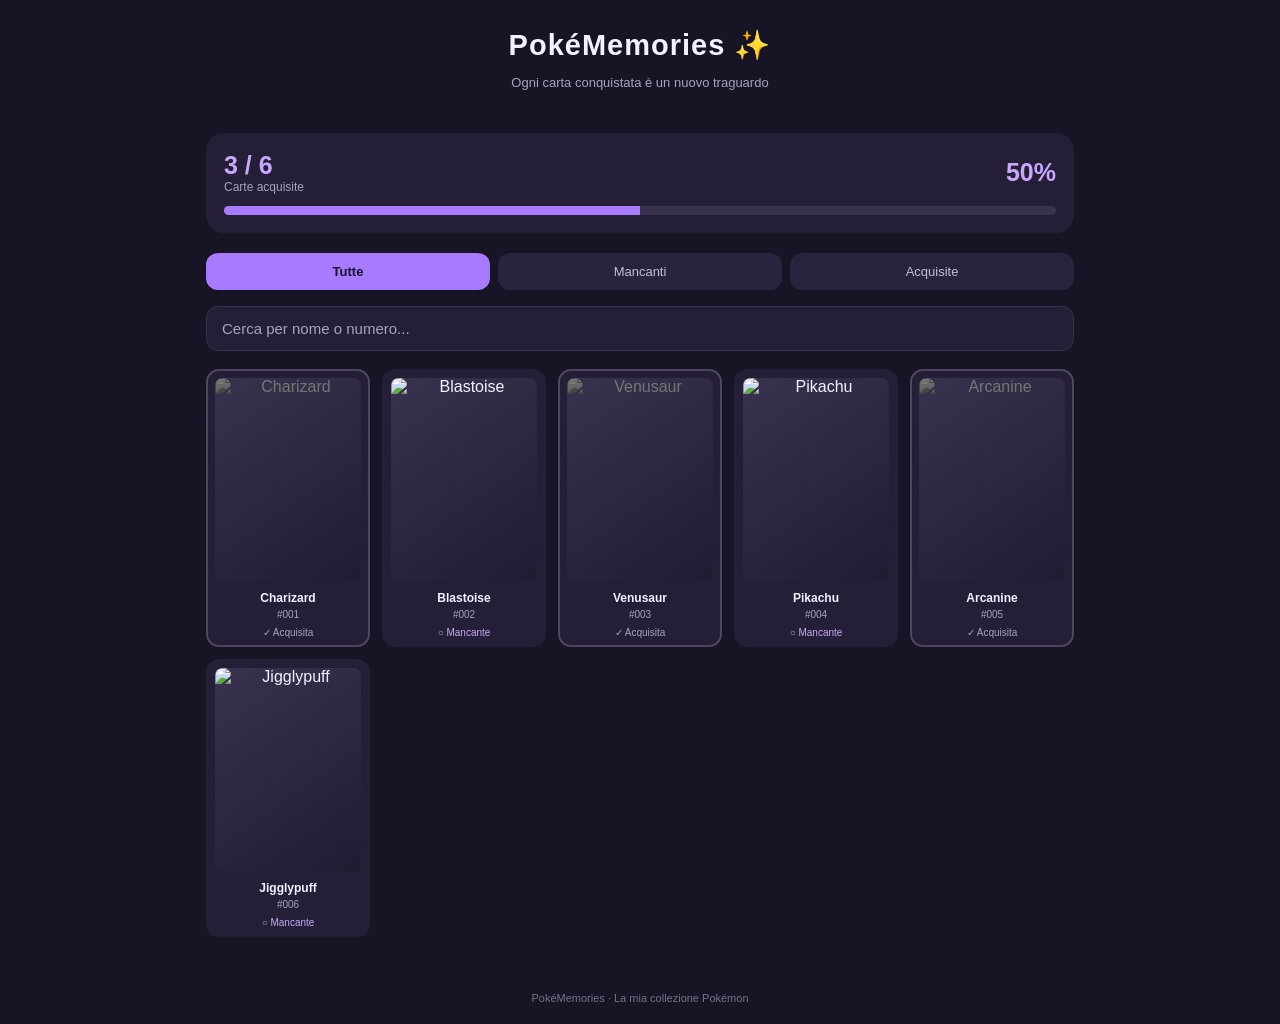
==== index.html @ ced90fc3 "Update index.html" ====
<!DOCTYPE html>
<html lang="it">
<head>
    <meta charset="UTF-8">
    <meta name="viewport" content="width=device-width, initial-scale=1">
    <meta name="theme-color" content="#171426">
    <title>PokéMemories</title>

    <style>
        * {
            box-sizing: border-box;
        }

        body {
            margin: 0;
            background: #171426;
            color: #f5f0ff;
            font-family: Arial, sans-serif;
        }

        header {
            padding: 28px 20px 18px;
            text-align: center;
        }

        header h1 {
            margin: 0;
            font-size: 29px;
            letter-spacing: 1px;
        }

        header p {
            color: #aaa1bd;
            font-size: 13px;
        }

        main {
            max-width: 900px;
            margin: auto;
            padding: 12px 16px 35px;
        }

        .progress {
            padding: 18px;
            background: #241f36;
            border-radius: 18px;
            margin-bottom: 20px;
        }

        .progress-info {
            display: flex;
            justify-content: space-between;
            align-items: center;
            margin-bottom: 12px;
        }

        .progress-info strong {
            font-size: 25px;
            color: #c9a7ff;
        }

        .bar {
            height: 9px;
            background: #39324e;
            border-radius: 20px;
            overflow: hidden;
        }

        .bar-fill {
            height: 100%;
            width: 0;
            background: #a77aff;
            transition: width .25s;
        }

        .filters {
            display: flex;
            gap: 8px;
            margin-bottom: 16px;
        }

        button {
            cursor: pointer;
        }

        .filters button {
            flex: 1;
            border: 0;
            border-radius: 12px;
            padding: 11px 5px;
            background: #29233d;
            color: #c5bdd5;
            font-size: 13px;
        }

        .filters button.active {
            background: #a77aff;
            color: #171426;
            font-weight: bold;
        }

        .search {
            width: 100%;
            padding: 13px 15px;
            margin-bottom: 18px;
            border: 1px solid #39324e;
            border-radius: 12px;
            background: #241f36;
            color: white;
            font-size: 15px;
            outline: none;
        }

        .search::placeholder {
            color: #aaa1bd;
        }

        .grid {
            display: grid;
            grid-template-columns: repeat(3, minmax(0, 1fr));
            gap: 12px;
        }

        .card {
            min-width: 0;
            border: 2px solid transparent;
            border-radius: 13px;
            background: #241f36;
            padding: 7px;
            text-align: center;
            cursor: pointer;
            transition: border-color .2s, transform .2s;
        }

        .card:active {
            transform: scale(.97);
        }

        .card.owned {
            border-color: #51465e;
        }

        .card-image {
            width: 100%;
            aspect-ratio: 63 / 88;
            border-radius: 8px;
            background: linear-gradient(145deg, #39324e, #211b32);
            display: flex;
            justify-content: center;
            align-items: center;
            overflow: hidden;
        }

        .card-image img {
            width: 100%;
            height: 100%;
            object-fit: contain;
            transition: filter .25s;
        }

        .card.owned .card-image img {
            filter: grayscale(1) brightness(.48);
        }

        .card-name {
            font-size: 12px;
            font-weight: bold;
            margin-top: 9px;
            overflow-wrap: anywhere;
        }

        .card-number {
            font-size: 10px;
            color: #aaa1bd;
            margin-top: 4px;
        }

        .card-status {
            font-size: 10px;
            margin-top: 7px;
            color: #c9a7ff;
        }

        .card.owned .card-status {
            color: #aaa1bd;
        }

        .empty {
            grid-column: 1 / -1;
            text-align: center;
            color: #aaa1bd;
            padding: 35px 10px;
        }

        footer {
            text-align: center;
            color: #777087;
            font-size: 11px;
            padding: 20px;
        }

        /* ANTEPRIMA */

        .modal {
            position: fixed;
            inset: 0;
            z-index: 10;
            background: rgba(10, 8, 17, .96);
            display: none;
            flex-direction: column;
            align-items: center;
            justify-content: center;
            padding: 20px;
            padding-top: max(20px, env(safe-area-inset-top));
            padding-bottom: max(20px, env(safe-area-inset-bottom));
        }

        .modal.open {
            display: flex;
        }

        .modal-close {
            position: absolute;
            top: max(18px, env(safe-area-inset-top));
            right: 20px;
            width: 42px;
            height: 42px;
            border: 0;
            border-radius: 50%;
            background: #39324e;
            color: white;
            font-size: 25px;
        }

        .modal-content {
            display: flex;
            align-items: center;
            justify-content: center;
            gap: 12px;
            width: 100%;
            max-width: 520px;
        }

        .modal-arrow {
            flex-shrink: 0;
            width: 38px;
            height: 48px;
            border: 0;
            border-radius: 12px;
            background: #29233d;
            color: white;
            font-size: 24px;
        }

        .modal-image {
            max-width: min(65vw, 350px);
            max-height: 56vh;
            width: auto;
            height: auto;
            object-fit: contain;
            border-radius: 12px;
        }

        .modal-image.owned {
            filter: grayscale(1) brightness(.48);
        }

        .modal-details {
            display: flex;
            flex-direction: column;
            align-items: center;
            text-align: center;
            margin-top: 18px;
        }

        .modal-details h2 {
            font-size: 19px;
            margin: 0 0 6px;
        }

        .modal-details p {
            font-size: 13px;
            color: #aaa1bd;
            margin: 0 0 15px;
        }
      
        .modal-status {
            border: 0;
            border-radius: 12px;
            padding: 13px 24px;
            background: #a77aff;
            color: #171426;
            font-size: 14px;
            font-weight: bold;
        }

        .modal-status.owned {
            background: #39324e;
            color: #f5f0ff;
        }

        .modal-eye {
            margin-bottom: 12px;
            padding: 10px 18px;
            border: 1px solid #51465e;
            border-radius: 12px;
            background: #29233d;
            color: #f5f0ff;
            font-size: 13px;
            visibility: hidden;
        }

        .modal-eye:active {
            background: #51465e;
        }

        .modal-eye.visible {
            visibility: visible;
        }

        @media (min-width: 650px) {
            .grid {
                grid-template-columns: repeat(5, minmax(0, 1fr));
            }

            .modal-image {
                max-height: 65vh;
            }
        }
    </style>
</head>

<body>

<header>
    <h1>PokéMemories ✨</h1>
    <p>Ogni carta conquistata è un nuovo traguardo</p>
</header>

<main>
    <section class="progress">
        <div class="progress-info">
            <div>
                <strong id="count">0 / 6</strong>
                <div style="color:#aaa1bd;font-size:12px">
                    Carte acquisite
                </div>
            </div>
            <strong id="percentage">0%</strong>
        </div>

        <div class="bar">
            <div class="bar-fill" id="bar"></div>
        </div>
    </section>

    <div class="filters">
        <button class="active" data-filter="all">Tutte</button>
        <button data-filter="missing">Mancanti</button>
        <button data-filter="owned">Acquisite</button>
    </div>

    <input
        class="search"
        id="search"
        type="search"
        placeholder="Cerca per nome o numero..."
    >

    <section class="grid" id="grid"></section>
</main>

<footer>
    PokéMemories · La mia collezione Pokémon
</footer>

<!-- ANTEPRIMA A TUTTO SCHERMO -->

<div class="modal" id="modal">
    <button class="modal-close" id="closeModal">×</button>

    <div class="modal-content">
        <button class="modal-arrow" id="previousCard">‹</button>

        <img class="modal-image" id="modalImage" src="" alt="Carta Pokémon">

        <button class="modal-arrow" id="nextCard">›</button>
    </div>

    <div class="modal-details">
        <h2 id="modalName"></h2>
        <p id="modalNumber"></p>

        <button class="modal-eye" id="toggleVisibility">
            👁 Mostra a colori
        </button>

        <button class="modal-status" id="toggleStatus"></button>
    </div>
</div>


<script>
    const STORAGE_KEY = "poke-memories-owned";

    const defaultOwned = [1, 3, 5];

    let cards = [];
    let owned = [];
    let currentFilter = "all";
    let currentCardId = null;
    let revealCard = false;

    const grid = document.getElementById("grid");
    const search = document.getElementById("search");
    const modal = document.getElementById("modal");

    try {
        const saved = localStorage.getItem(STORAGE_KEY);

        owned = saved === null
            ? [...defaultOwned]
            : JSON.parse(saved);

        if (!Array.isArray(owned)) {
            owned = [...defaultOwned];
        }
    } catch {
        owned = [...defaultOwned];
    }

    function updateProgress() {
        const total = cards.length;

        const acquired = cards.filter(
            card => owned.includes(card.id)
        ).length;

        const percentage = total
            ? Math.round(acquired / total * 100)
            : 0;

        document.getElementById("count").textContent =
            `${acquired} / ${total}`;

        document.getElementById("percentage").textContent =
            `${percentage}%`;

        document.getElementById("bar").style.width =
            `${percentage}%`;
    }

    function renderCards() {
        const query = search.value.toLowerCase().trim();

        const filtered = cards.filter(card => {
            const isOwned = owned.includes(card.id);

            const matchesFilter =
                currentFilter === "all" ||
                (currentFilter === "owned" && isOwned) ||
                (currentFilter === "missing" && !isOwned);

            const matchesSearch =
                card.name.toLowerCase().includes(query) ||
                card.number.toLowerCase().includes(query);

            return matchesFilter && matchesSearch;
        });

        grid.innerHTML = "";

        if (!filtered.length) {
            grid.innerHTML =
                '<div class="empty">Nessuna carta trovata.</div>';
        }

        filtered.forEach(card => {
            const isOwned = owned.includes(card.id);

            const element = document.createElement("div");
            element.className = `card ${isOwned ? "owned" : ""}`;

            element.innerHTML = `
                <div class="card-image">
                    <img src="${card.image}" alt="${card.name}" loading="lazy">
                </div>
                <div class="card-name"></div>
                <div class="card-number"></div>
                <div class="card-status">
                    ${isOwned ? "✓ Acquisita" : "○ Mancante"}
                </div>
            `;

            element.querySelector(".card-name").textContent =
                card.name;

            element.querySelector(".card-number").textContent =
                `#${card.number}`;

            element.addEventListener("click", () => {
                openModal(card.id);
            });

            grid.appendChild(element);
        });

        updateProgress();
    }

    function saveOwned() {
        localStorage.setItem(
            STORAGE_KEY,
            JSON.stringify(owned)
        );
    }

    function toggleCard(id) {
        if (owned.includes(id)) {
            owned = owned.filter(item => item !== id);
        } else {
            owned.push(id);
        }

        revealCard = false;

        saveOwned();
        renderCards();
        updateModal();
    }

    function openModal(id) {
        currentCardId = id;
        revealCard = false;

        updateModal();

        modal.classList.add("open");
        document.body.style.overflow = "hidden";
    }

    function closeModal() {
        modal.classList.remove("open");
        document.body.style.overflow = "";

        currentCardId = null;
        revealCard = false;
    }

    function updateModal() {
        const card = cards.find(
            item => item.id === currentCardId
        );

        if (!card) {
            return;
        }

        const isOwned = owned.includes(card.id);

        if (!isOwned) {
            revealCard = false;
        }

        const image = document.getElementById("modalImage");

        image.src = card.image;
        image.alt = card.name;

        image.classList.toggle(
            "owned",
            isOwned && !revealCard
        );

        const eyeButton =
            document.getElementById("toggleVisibility");

        eyeButton.classList.toggle("visible", isOwned);

        eyeButton.textContent = revealCard
            ? "👁 Nascondi colori"
            : "👁 Mostra a colori";

        document.getElementById("modalName").textContent =
            card.name;

        document.getElementById("modalNumber").textContent =
            `Carta #${card.number}`;

        const button = document.getElementById("toggleStatus");

        button.textContent = isOwned
            ? "Rimuovi dai posseduti"
            : "Segna come acquisita";

        button.classList.toggle("owned", isOwned);
    }

    function navigateModal(direction) {
        const position = cards.findIndex(
            item => item.id === currentCardId
        );

        const nextPosition =
            (position + direction + cards.length) % cards.length;

        currentCardId = cards[nextPosition].id;
        revealCard = false;

        updateModal();
    }

    async function loadCards() {
        grid.innerHTML =
            '<div class="empty">Caricamento delle carte...</div>';

        try {
            const response = await fetch("./cards.json");

            if (!response.ok) {
                throw new Error("Impossibile caricare cards.json");
            }

            const data = await response.json();

            if (!Array.isArray(data)) {
                throw new Error("Il catalogo non è un elenco valido");
            }

            const ids = new Set();

            cards = data.map(card => {
                if (
                    card.id === undefined ||
                    !card.name ||
                    !card.number ||
                    !card.image ||
                    ids.has(card.id)
                ) {
                    throw new Error("Una o più carte hanno dati mancanti o ID duplicati");
                }

                ids.add(card.id);

                return card;
            });

            renderCards();
        } catch (error) {
            console.error(error);

            grid.innerHTML = `
                <div class="empty">
                    Non è stato possibile caricare il catalogo.
                    Controlla che cards.json sia presente
                    nella stessa cartella di index.html.
                </div>
            `;
        }
    }

    document.querySelectorAll(".filters button").forEach(button => {
        button.addEventListener("click", () => {
            currentFilter = button.dataset.filter;

            document.querySelectorAll(".filters button")
                .forEach(item => item.classList.remove("active"));

            button.classList.add("active");

            renderCards();
        });
    });

    search.addEventListener("input", renderCards);

    document.getElementById("closeModal")
        .addEventListener("click", closeModal);

    document.getElementById("previousCard")
        .addEventListener("click", () => navigateModal(-1));

    document.getElementById("nextCard")
        .addEventListener("click", () => navigateModal(1));

    document.getElementById("toggleStatus")
        .addEventListener("click", () => {
            toggleCard(currentCardId);
        });

    document.getElementById("toggleVisibility")
        .addEventListener("click", () => {
            revealCard = !revealCard;
            updateModal();
        });

    modal.addEventListener("click", event => {
        if (event.target === modal) {
            closeModal();
        }
    });

    document.addEventListener("keydown", event => {
        if (!modal.classList.contains("open")) {
            return;
        }

        if (event.key === "Escape") {
            closeModal();
        }

        if (event.key === "ArrowLeft") {
            navigateModal(-1);
        }

        if (event.key === "ArrowRight") {
            navigateModal(1);
        }
    });

    loadCards();
</script>

</body>
</html>
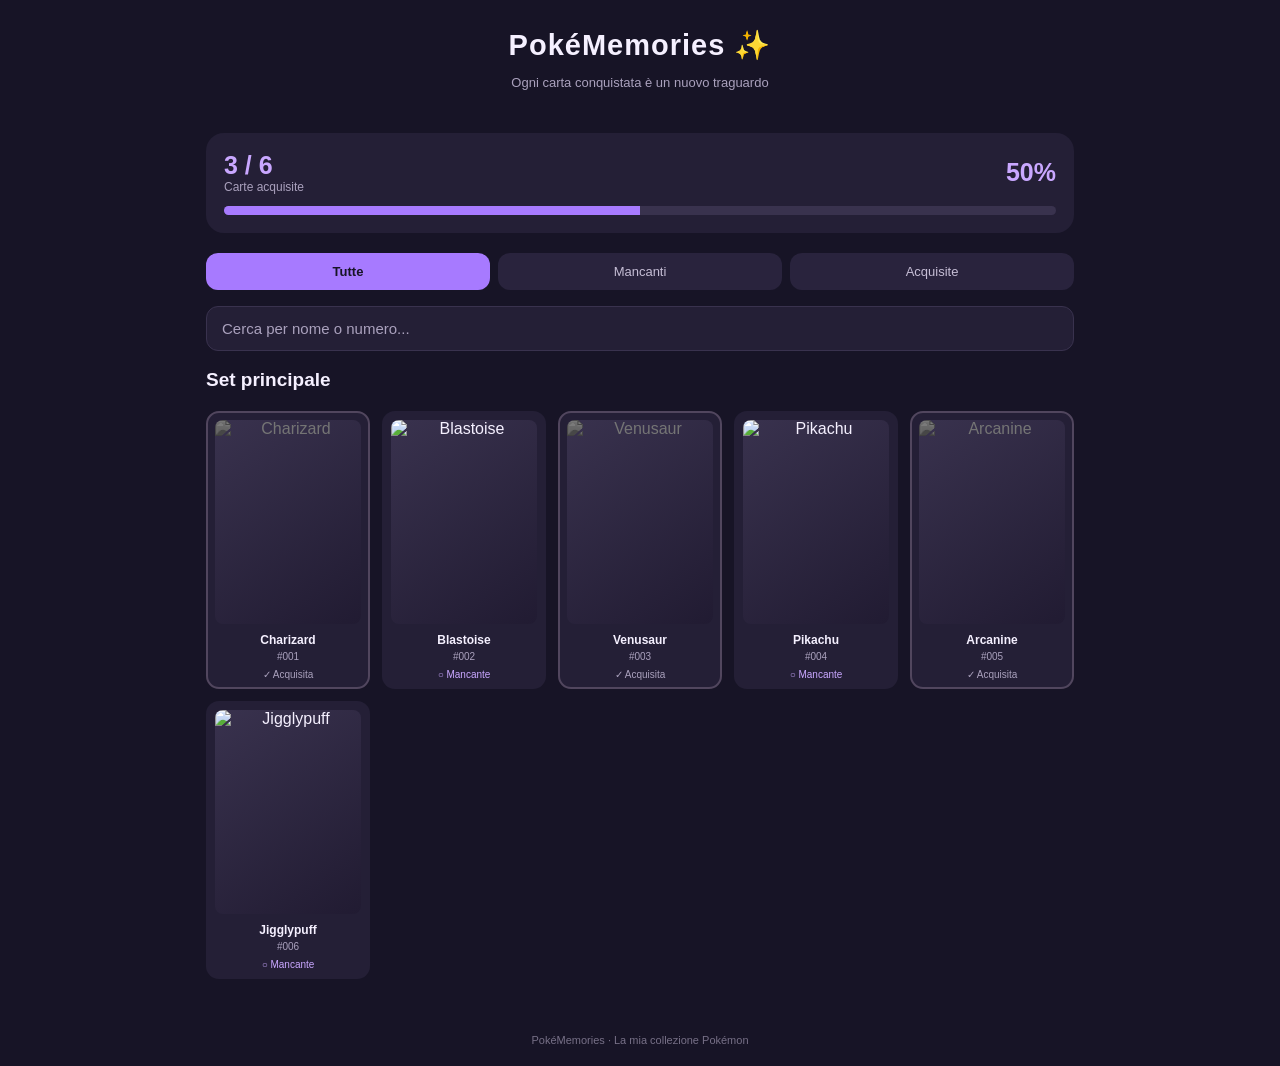
==== commit c7d4dfac: "Update index.html" ====
--- a/index.html
+++ b/index.html
@@ -191,6 +191,18 @@
             text-align: center;
             color: #aaa1bd;
             padding: 35px 10px;
+        }
+
+        .section-title {
+            grid-column: 1 / -1;
+            margin: 24px 0 8px;
+            color: #f5f0ff;
+            font-size: 19px;
+            font-weight: 600;
+        }
+        
+        .section-title:first-child {
+            margin-top: 0;
         }
 
         footer {
@@ -453,59 +465,76 @@
 
     function renderCards() {
         const query = search.value.toLowerCase().trim();
-
+    
         const filtered = cards.filter(card => {
             const isOwned = owned.includes(card.id);
-
+    
             const matchesFilter =
                 currentFilter === "all" ||
                 (currentFilter === "owned" && isOwned) ||
                 (currentFilter === "missing" && !isOwned);
-
+    
             const matchesSearch =
                 card.name.toLowerCase().includes(query) ||
                 card.number.toLowerCase().includes(query);
-
+    
             return matchesFilter && matchesSearch;
         });
-
+    
         grid.innerHTML = "";
-
+    
         if (!filtered.length) {
-            grid.innerHTML =
-                '<div class="empty">Nessuna carta trovata.</div>';
-        }
-
+            grid.innerHTML = '<div class="empty">Nessuna carta trovata.</div>';
+            updateProgress();
+            return;
+        }
+    
+        const sections = new Map();
+    
         filtered.forEach(card => {
-            const isOwned = owned.includes(card.id);
-
-            const element = document.createElement("div");
-            element.className = `card ${isOwned ? "owned" : ""}`;
-
-            element.innerHTML = `
-                <div class="card-image">
-                    <img src="${card.image}" alt="${card.name}" loading="lazy">
-                </div>
-                <div class="card-name"></div>
-                <div class="card-number"></div>
-                <div class="card-status">
-                    ${isOwned ? "✓ Acquisita" : "○ Mancante"}
-                </div>
-            `;
-
-            element.querySelector(".card-name").textContent =
-                card.name;
-
-            element.querySelector(".card-number").textContent =
-                `#${card.number}`;
-
-            element.addEventListener("click", () => {
-                openModal(card.id);
+            const section = card.section || "Altre carte";
+    
+            if (!sections.has(section)) {
+                sections.set(section, []);
+            }
+    
+            sections.get(section).push(card);
+        });
+    
+        sections.forEach((sectionCards, sectionName) => {
+            const title = document.createElement("h2");
+            title.className = "section-title";
+            title.textContent = sectionName;
+    
+            grid.appendChild(title);
+    
+            sectionCards.forEach(card => {
+                const isOwned = owned.includes(card.id);
+    
+                const element = document.createElement("div");
+                element.className = `card ${isOwned ? "owned" : ""}`;
+    
+                element.innerHTML = `
+                    <div class="card-image">
+                        <img src="${card.image}" alt="${card.name}" loading="lazy">
+                    </div>
+                    <div class="card-name"></div>
+                    <div class="card-number">#${card.number}</div>
+                    <div class="card-status">
+                        ${isOwned ? "✓ Acquisita" : "○ Mancante"}
+                    </div>
+                `;
+    
+                element.querySelector(".card-name").textContent = card.name;
+    
+                element.addEventListener("click", () => {
+                    openModal(card.id);
+                });
+    
+                grid.appendChild(element);
             });
-
-            grid.appendChild(element);
         });
-
+    
         updateProgress();
     }
 
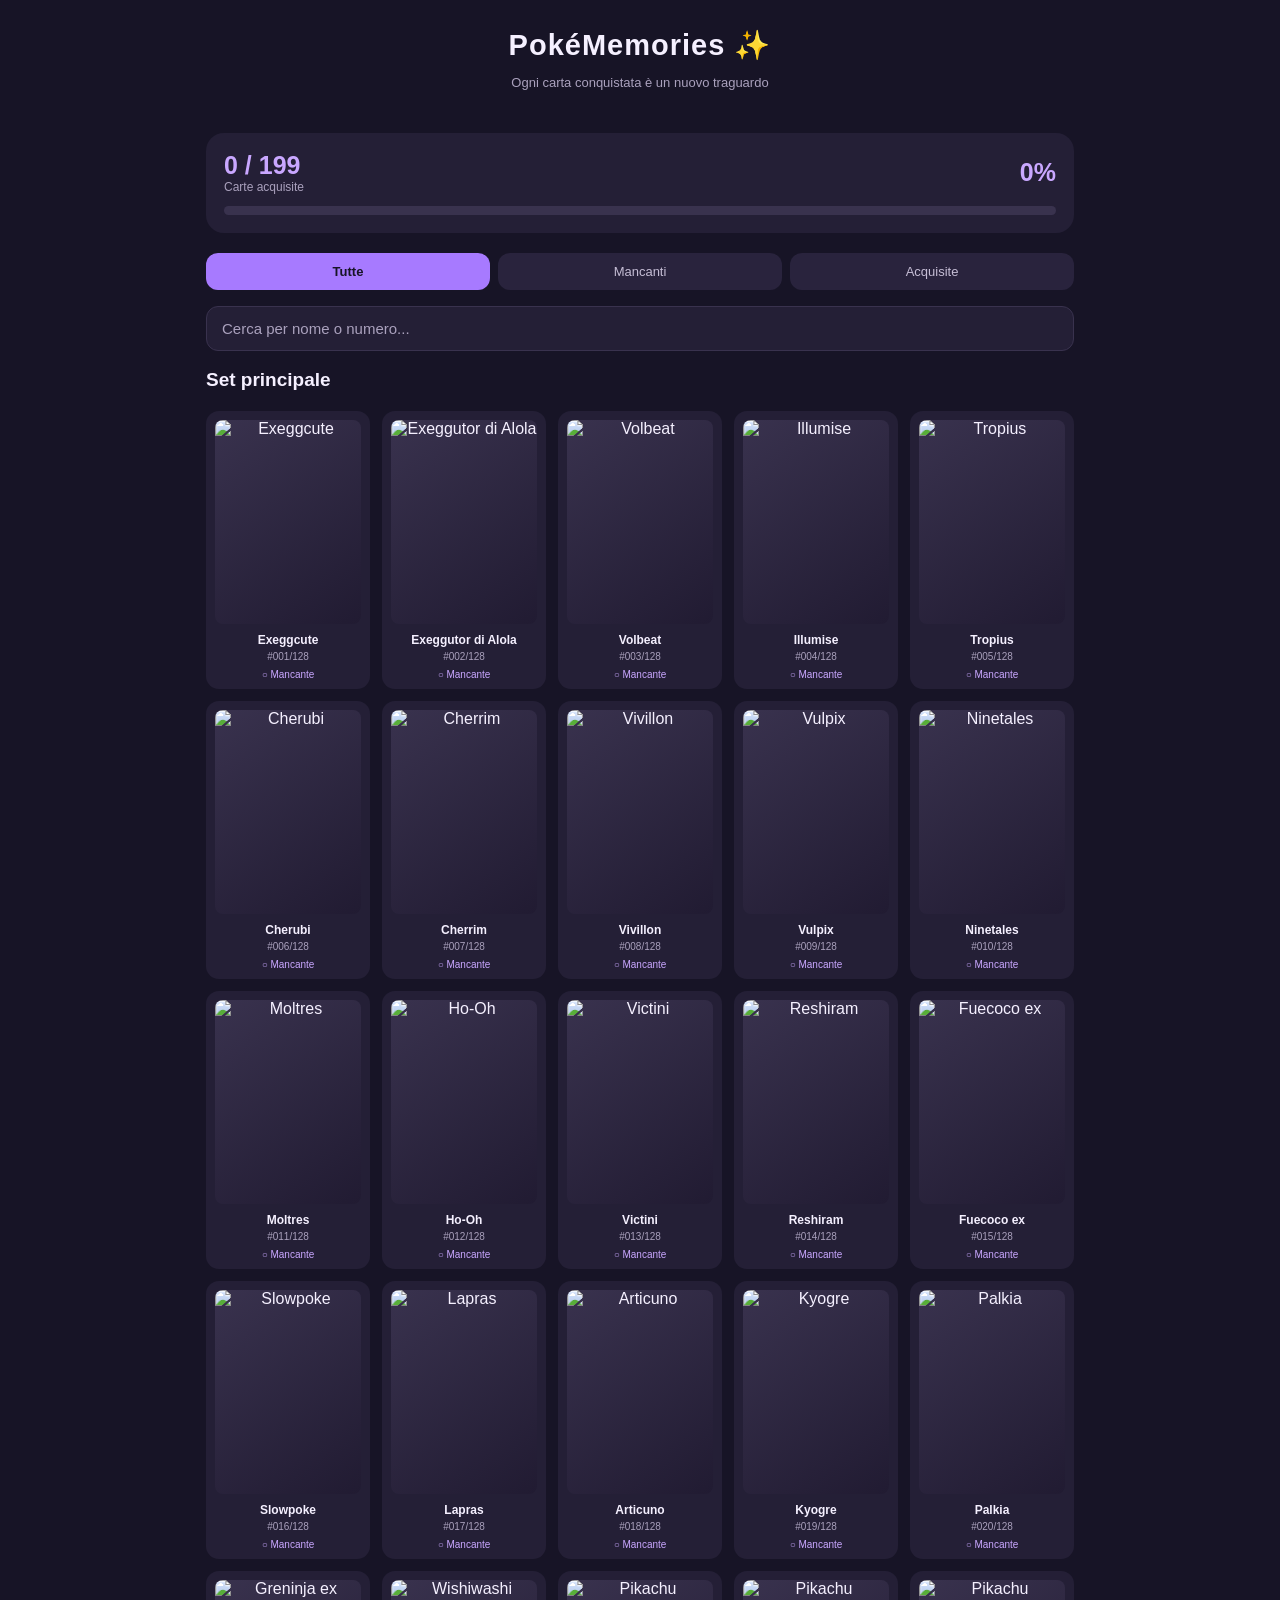
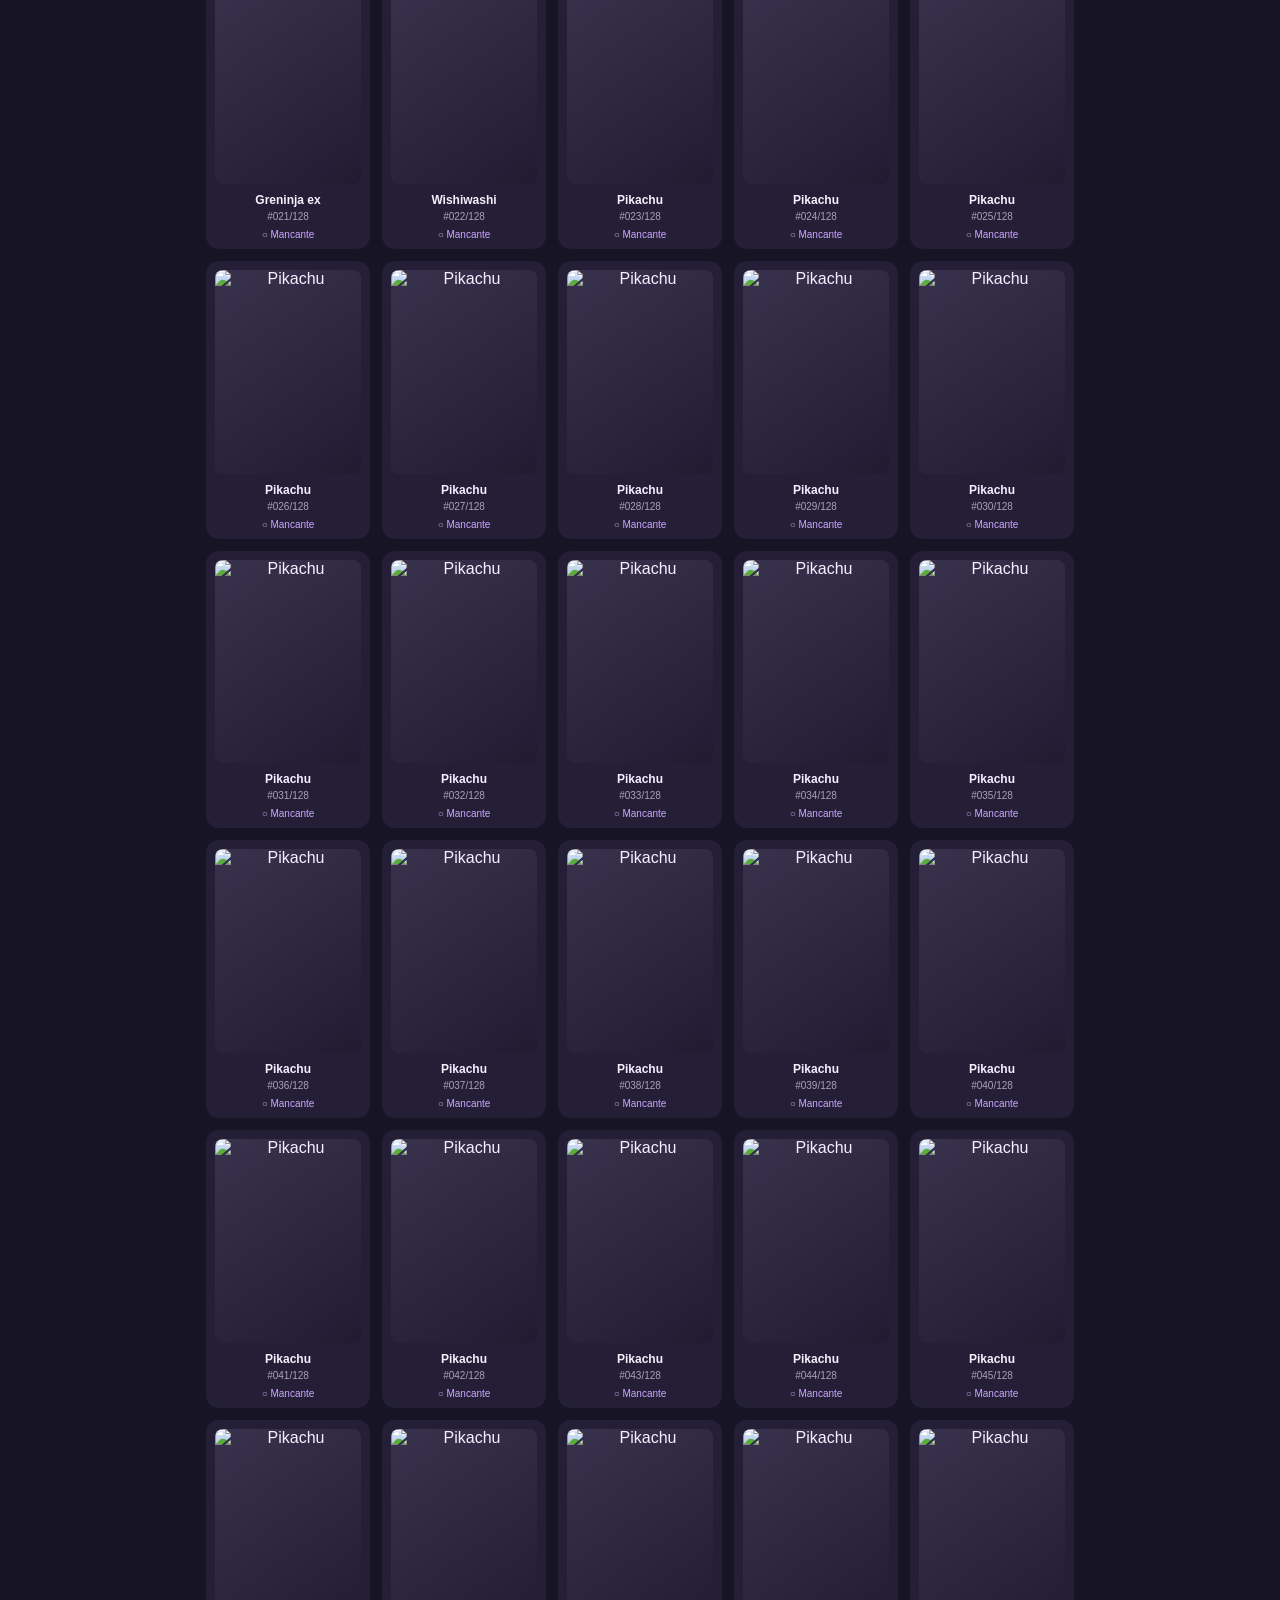
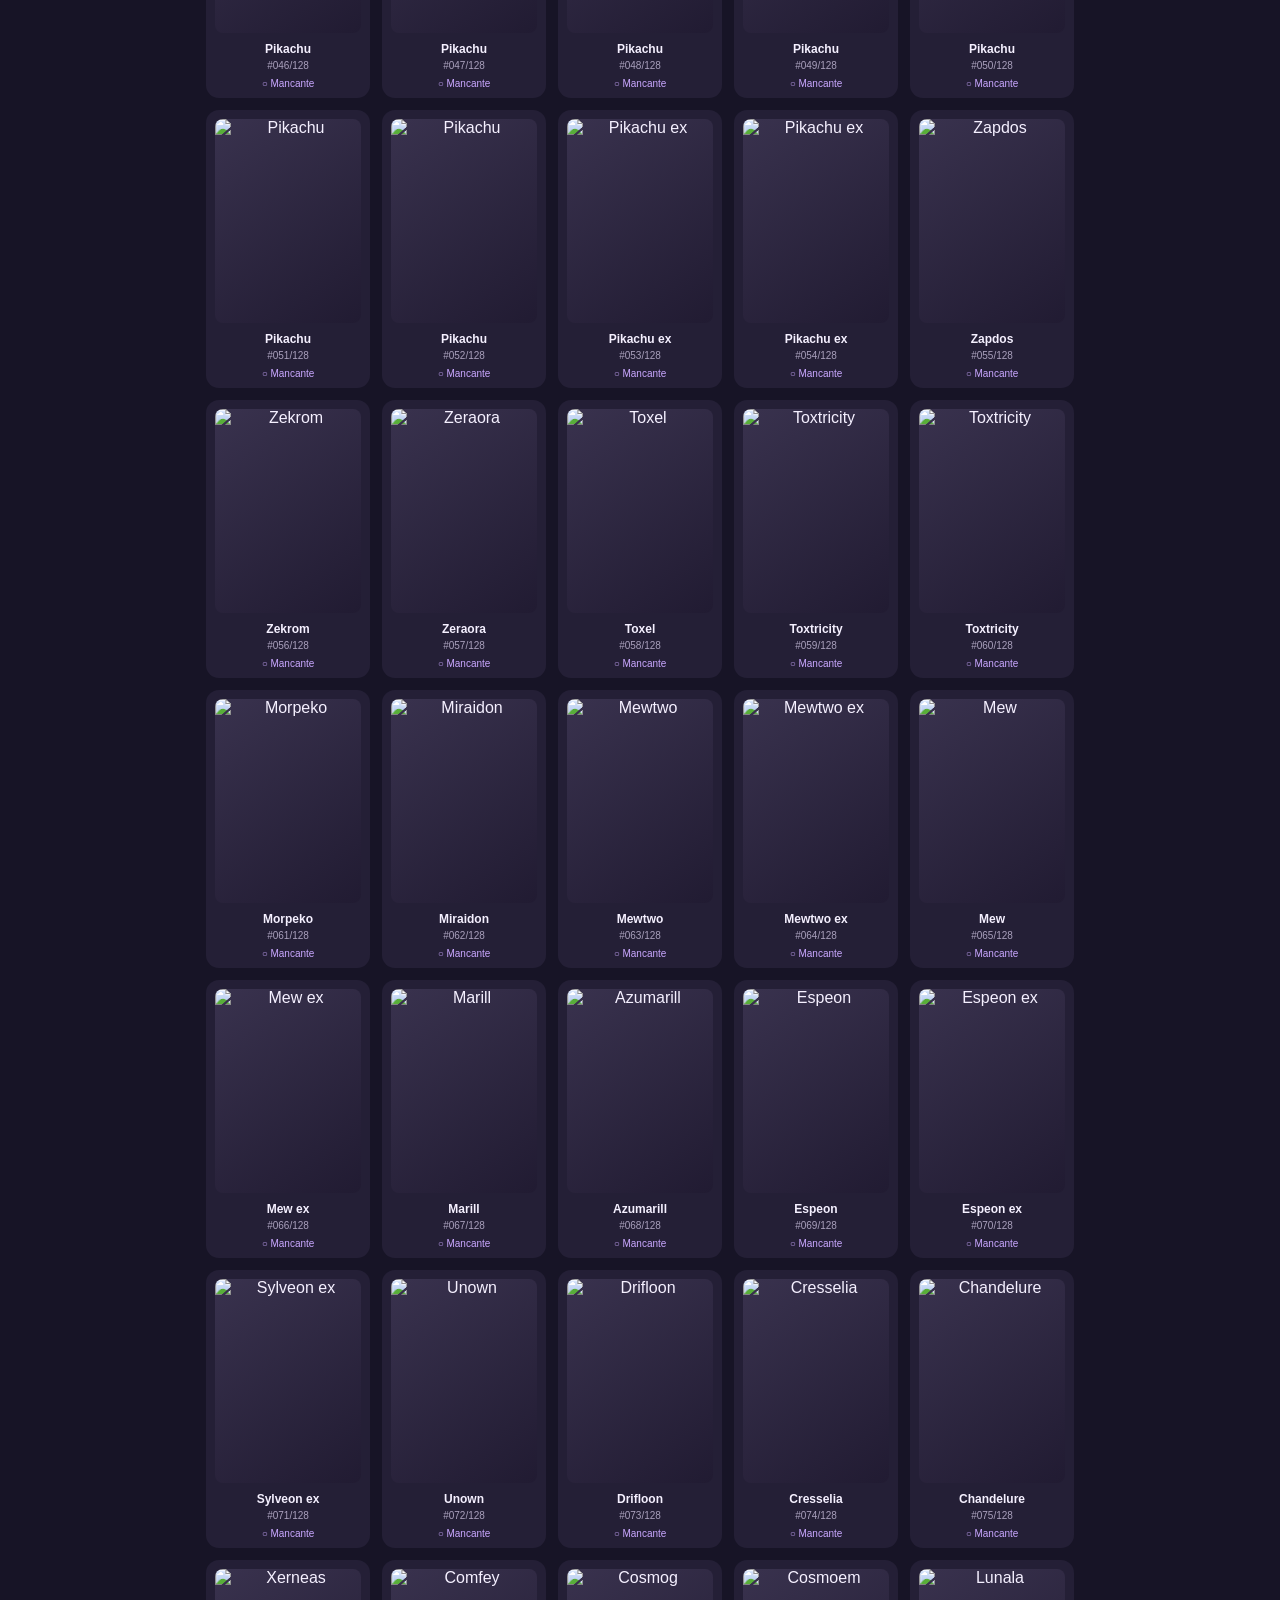
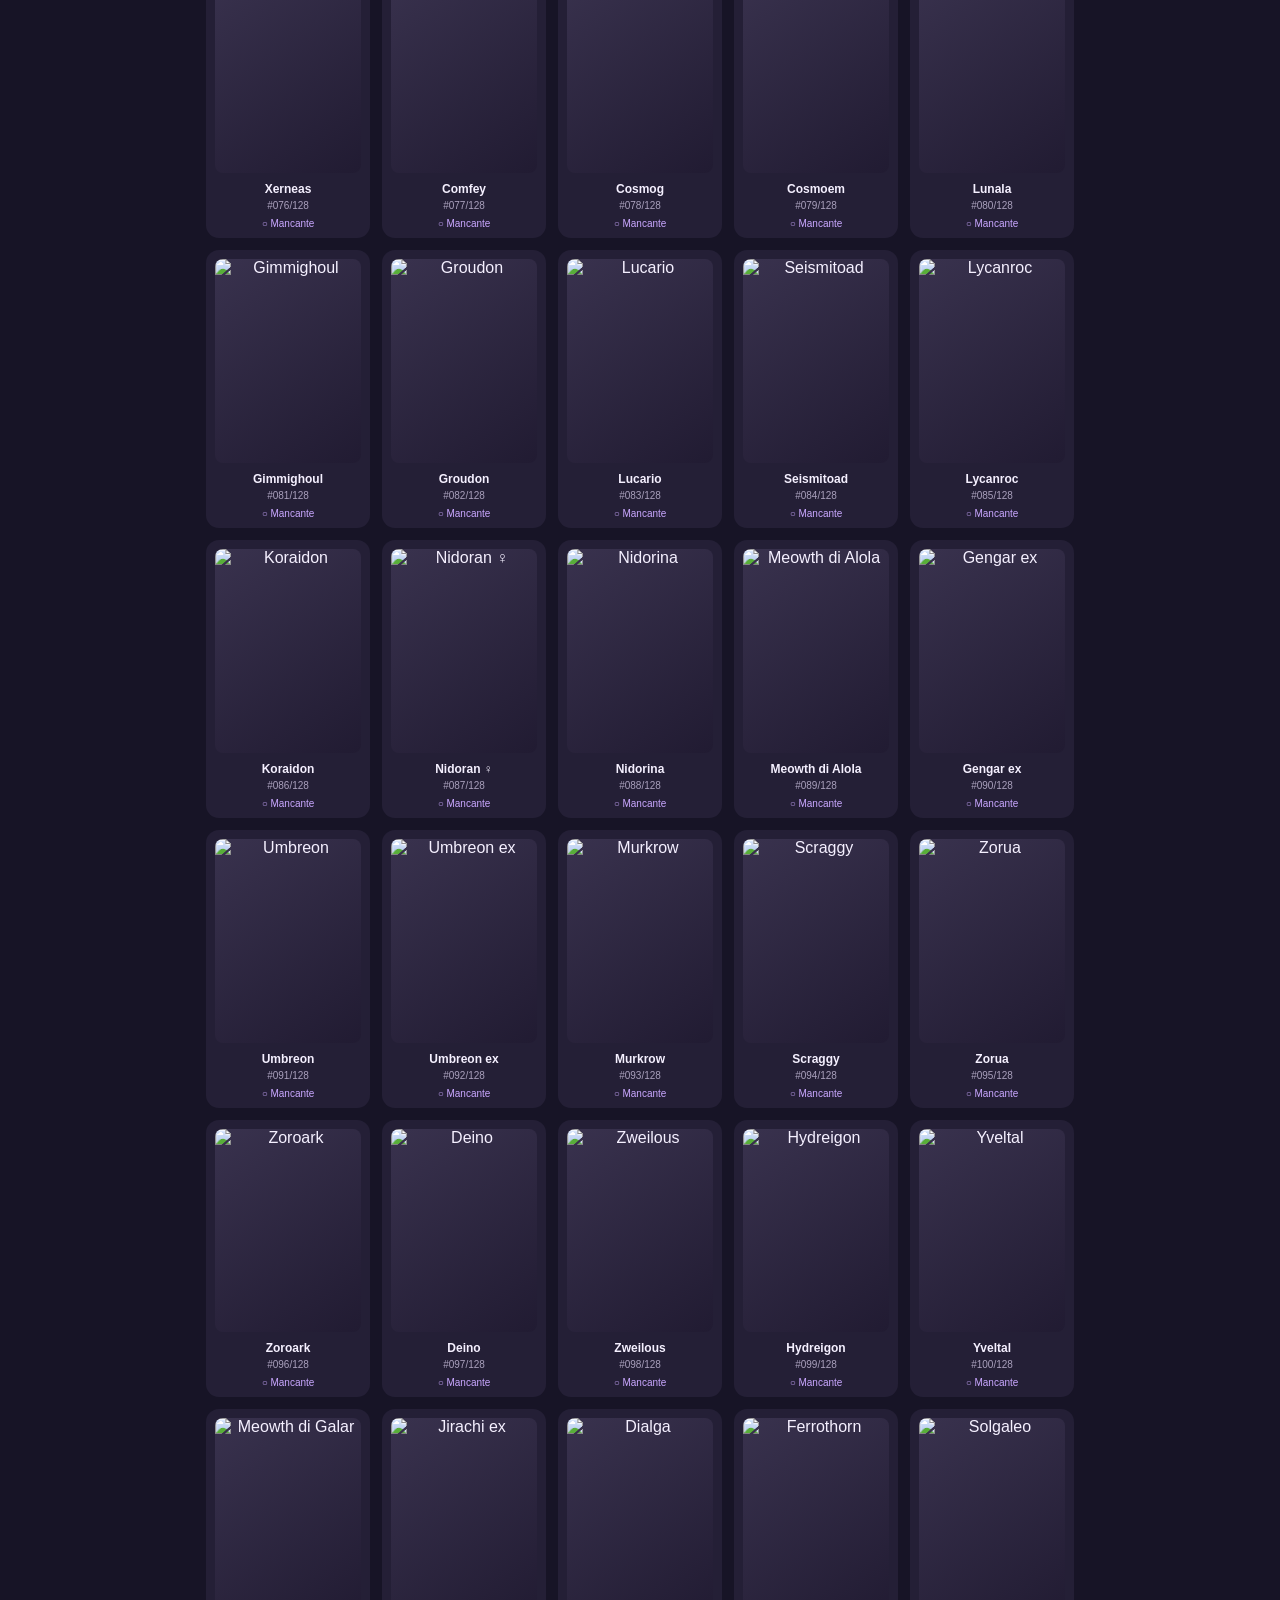
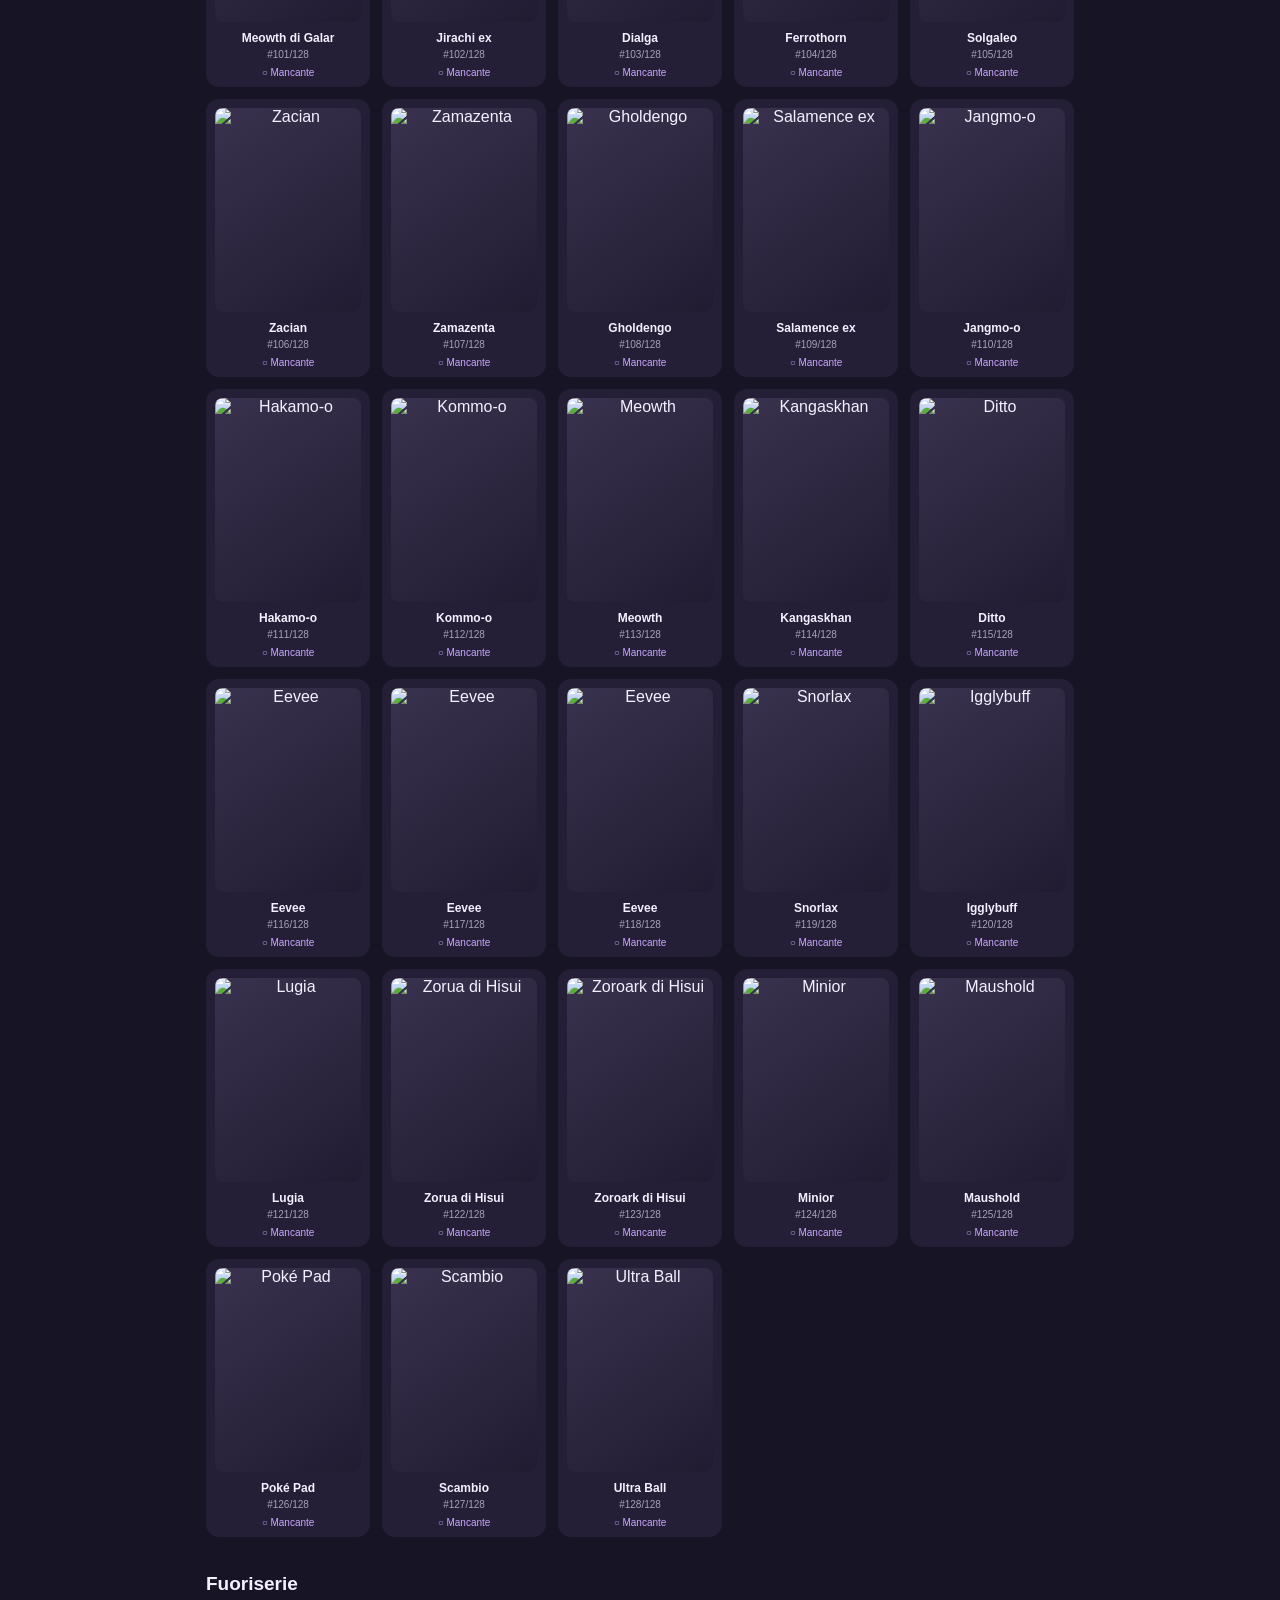
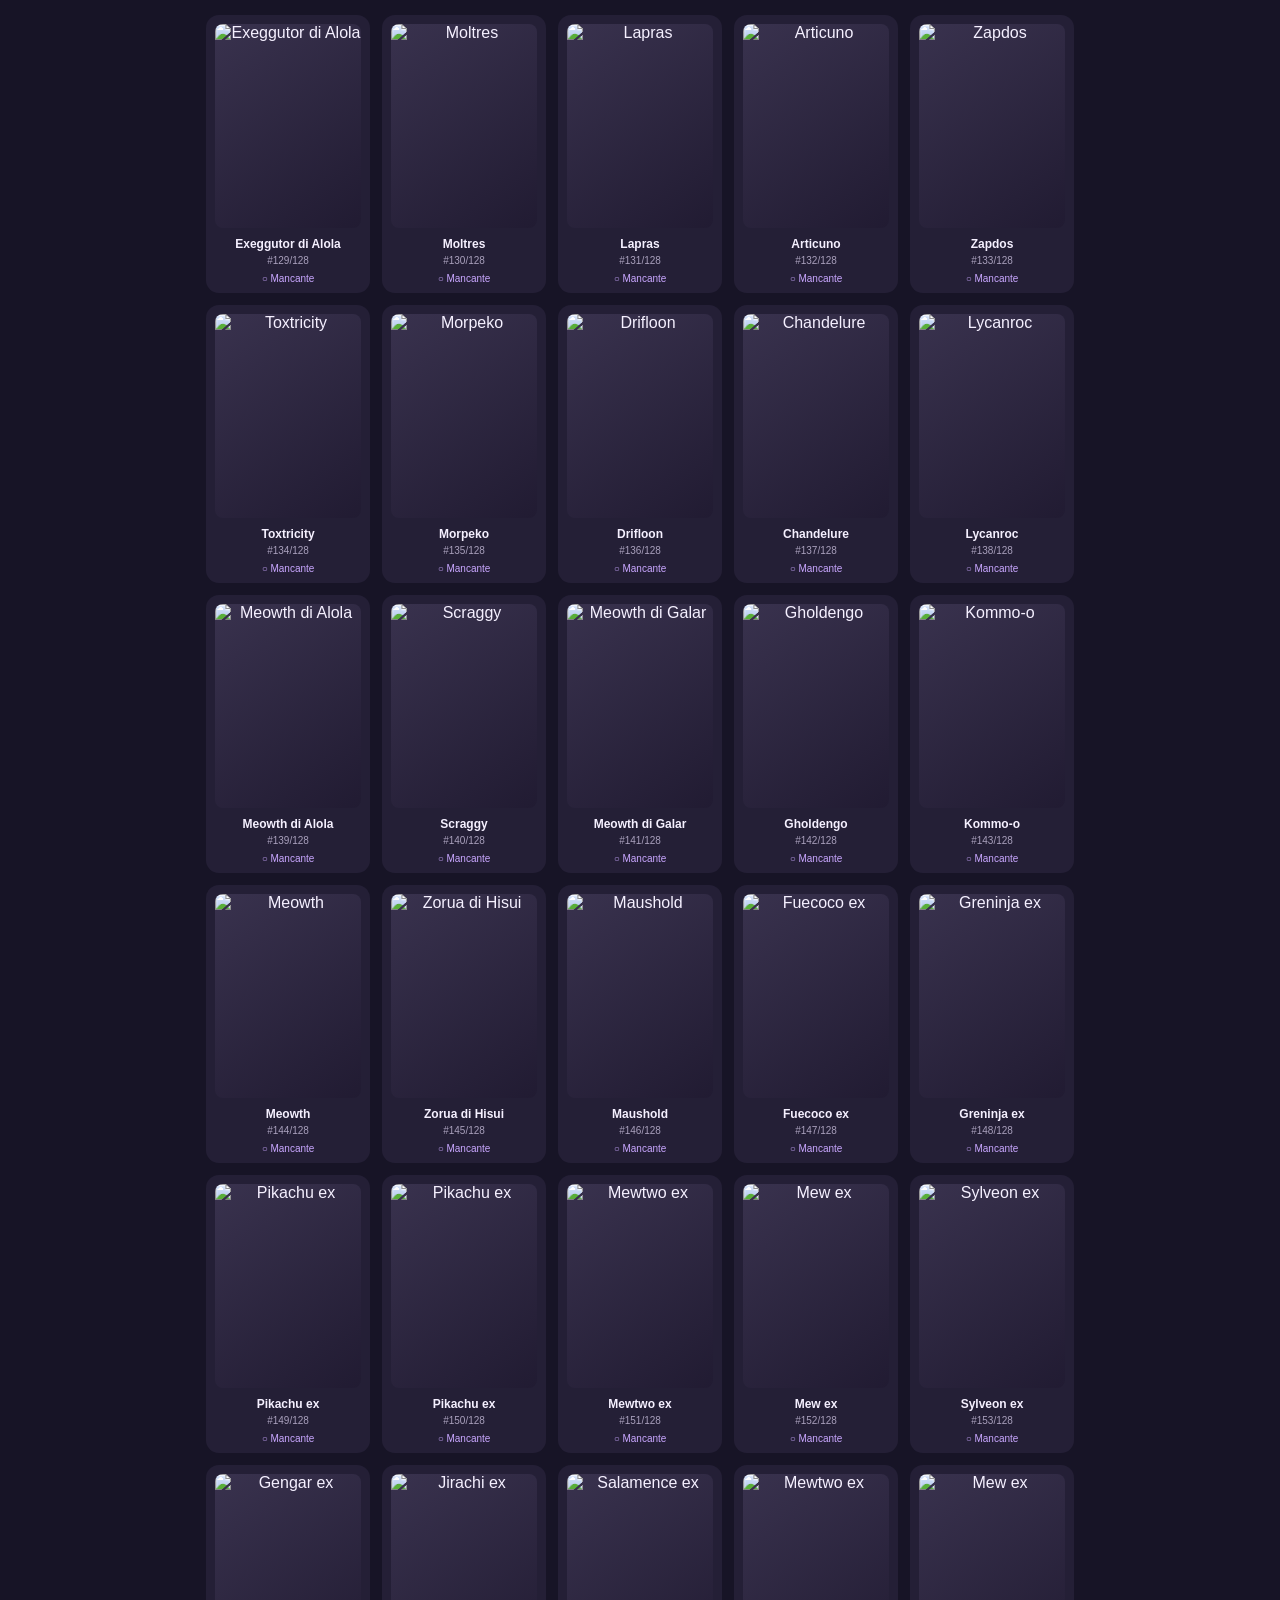
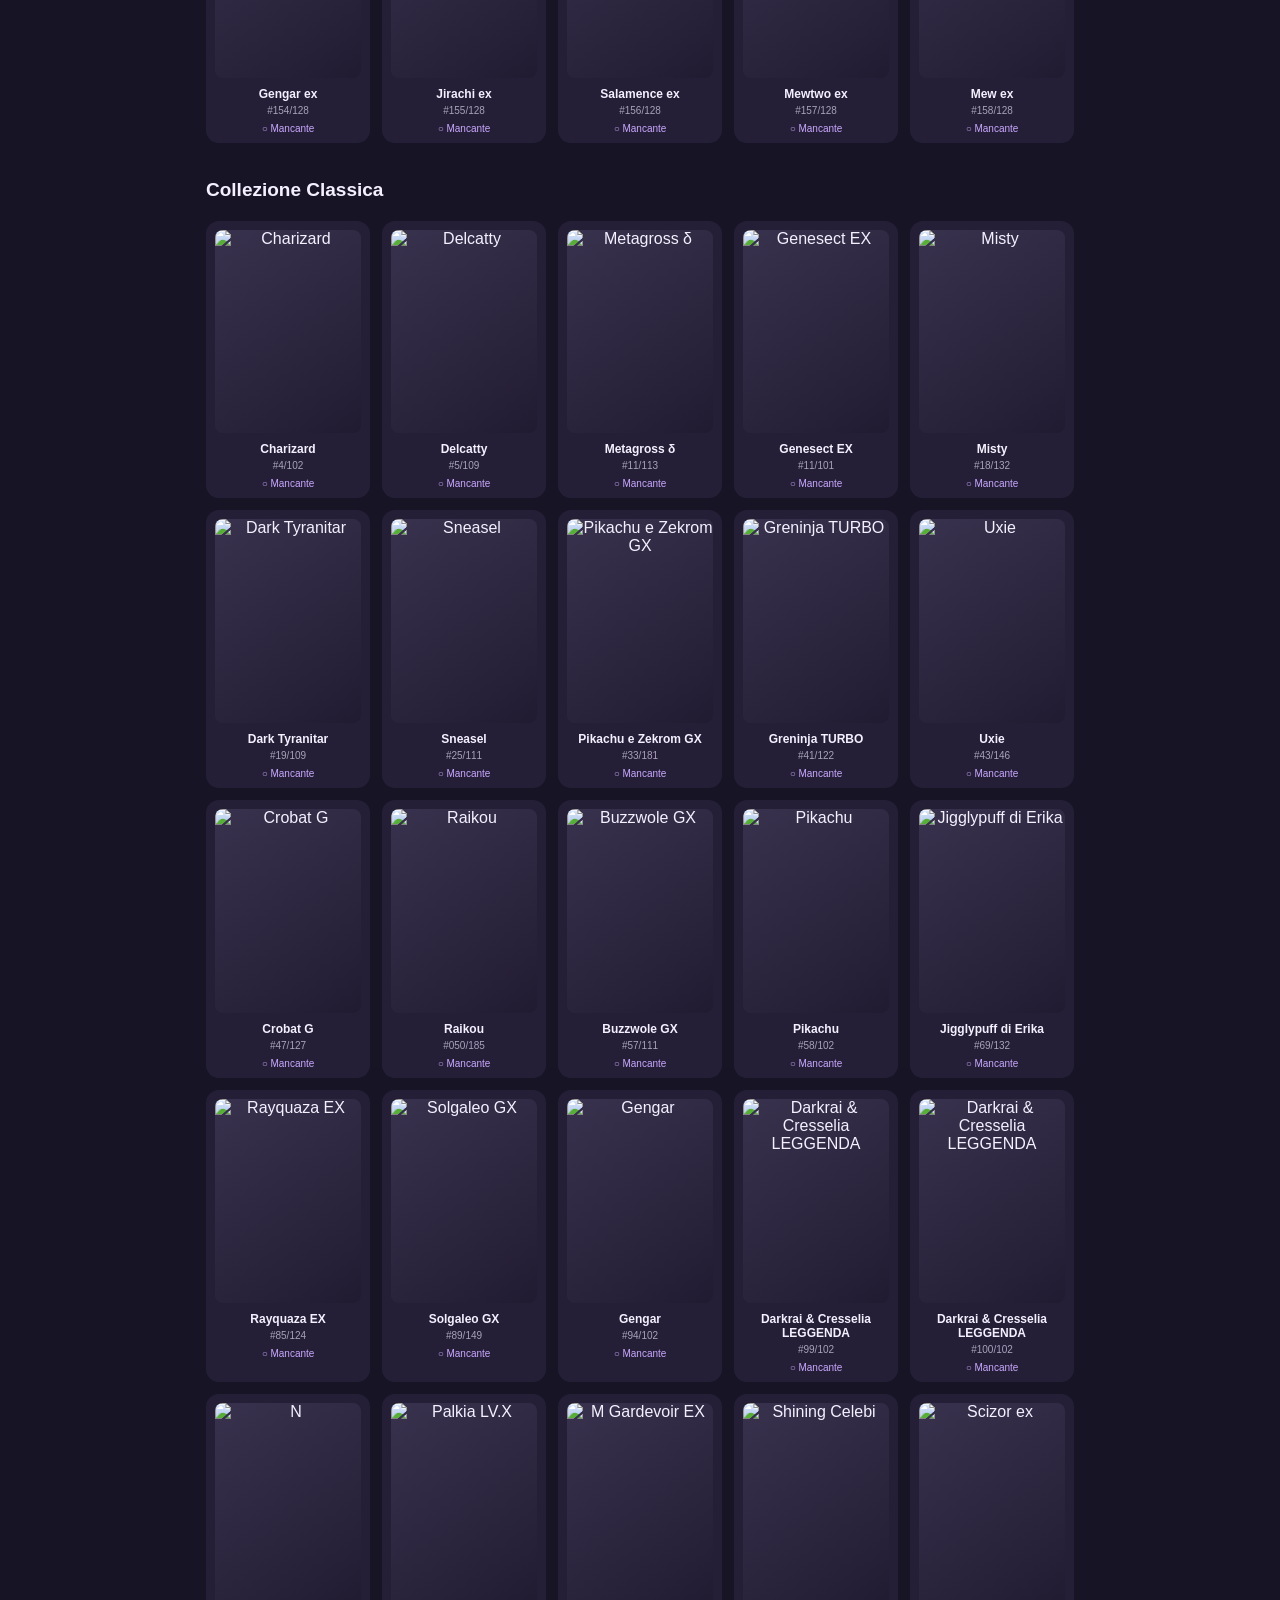
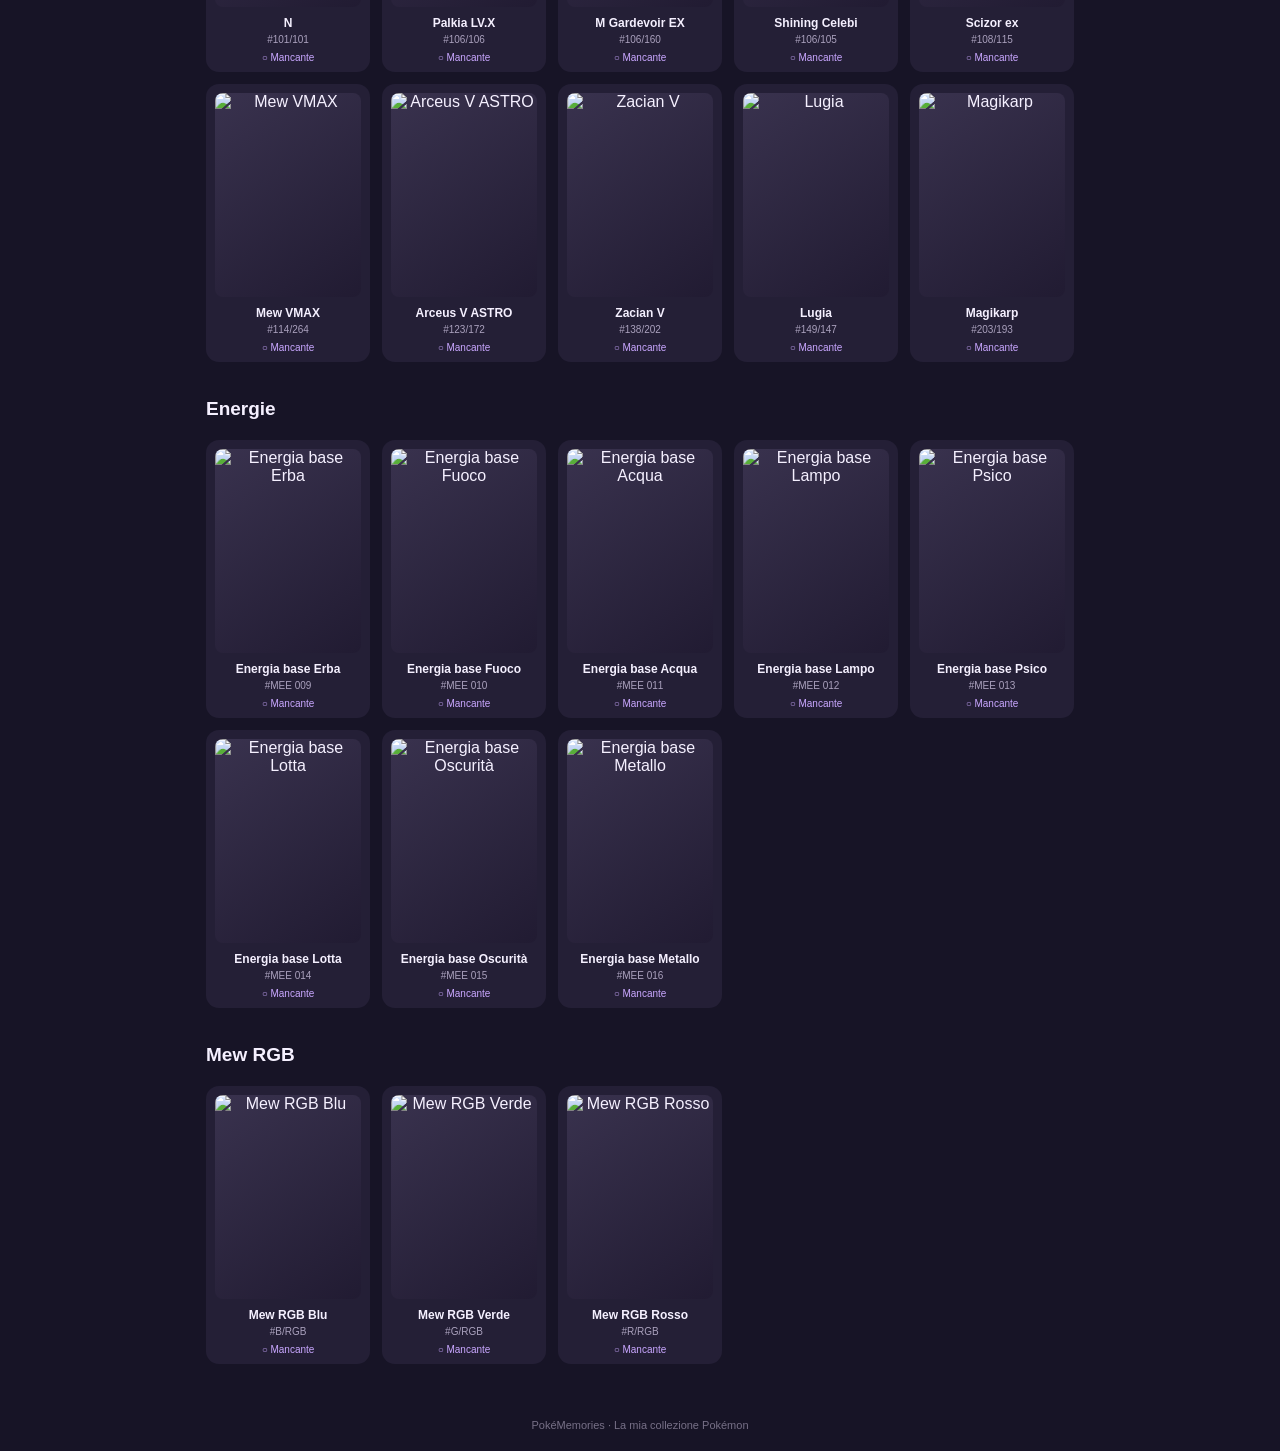
==== commit 5717bf9d: "Update index.html" ====
--- a/index.html
+++ b/index.html
@@ -200,7 +200,7 @@
             font-size: 19px;
             font-weight: 600;
         }
-        
+
         .section-title:first-child {
             margin-top: 0;
         }
@@ -296,7 +296,7 @@
             color: #aaa1bd;
             margin: 0 0 15px;
         }
-      
+
         .modal-status {
             border: 0;
             border-radius: 12px;
@@ -354,7 +354,7 @@
     <section class="progress">
         <div class="progress-info">
             <div>
-                <strong id="count">0 / 6</strong>
+                <strong id="count">0 / 0</strong>
                 <div style="color:#aaa1bd;font-size:12px">
                     Carte acquisite
                 </div>
@@ -412,11 +412,10 @@
     </div>
 </div>
 
-
 <script>
-    const STORAGE_KEY = "poke-memories-owned";
-
-    const defaultOwned = [1, 3, 5];
+    const STORAGE_KEY = "poke-memories-owned-v2";
+
+    const defaultOwned = [];
 
     let cards = [];
     let owned = [];
@@ -465,76 +464,96 @@
 
     function renderCards() {
         const query = search.value.toLowerCase().trim();
-    
+
         const filtered = cards.filter(card => {
             const isOwned = owned.includes(card.id);
-    
+
             const matchesFilter =
                 currentFilter === "all" ||
                 (currentFilter === "owned" && isOwned) ||
                 (currentFilter === "missing" && !isOwned);
-    
+
             const matchesSearch =
                 card.name.toLowerCase().includes(query) ||
                 card.number.toLowerCase().includes(query);
-    
+
             return matchesFilter && matchesSearch;
         });
-    
+
         grid.innerHTML = "";
-    
+
         if (!filtered.length) {
-            grid.innerHTML = '<div class="empty">Nessuna carta trovata.</div>';
+            grid.innerHTML =
+                '<div class="empty">Nessuna carta trovata.</div>';
+
             updateProgress();
             return;
         }
-    
+
         const sections = new Map();
-    
+
         filtered.forEach(card => {
             const section = card.section || "Altre carte";
-    
+
             if (!sections.has(section)) {
                 sections.set(section, []);
             }
-    
+
             sections.get(section).push(card);
         });
-    
+
         sections.forEach((sectionCards, sectionName) => {
             const title = document.createElement("h2");
             title.className = "section-title";
             title.textContent = sectionName;
-    
+
             grid.appendChild(title);
-    
+
             sectionCards.forEach(card => {
                 const isOwned = owned.includes(card.id);
-    
+
                 const element = document.createElement("div");
                 element.className = `card ${isOwned ? "owned" : ""}`;
-    
-                element.innerHTML = `
-                    <div class="card-image">
-                        <img src="${card.image}" alt="${card.name}" loading="lazy">
-                    </div>
-                    <div class="card-name"></div>
-                    <div class="card-number">#${card.number}</div>
-                    <div class="card-status">
-                        ${isOwned ? "✓ Acquisita" : "○ Mancante"}
-                    </div>
-                `;
-    
-                element.querySelector(".card-name").textContent = card.name;
-    
+
+                const imageContainer = document.createElement("div");
+                imageContainer.className = "card-image";
+
+                const image = document.createElement("img");
+                image.src = card.image;
+                image.alt = card.name;
+                image.loading = "lazy";
+
+                imageContainer.appendChild(image);
+
+                const name = document.createElement("div");
+                name.className = "card-name";
+                name.textContent = card.name;
+
+                const number = document.createElement("div");
+                number.className = "card-number";
+                number.textContent = `#${card.number}`;
+
+                const status = document.createElement("div");
+                status.className = "card-status";
+                status.textContent = isOwned
+                    ? "✓ Acquisita"
+                    : "○ Mancante";
+
+                element.append(
+                    imageContainer,
+                    name,
+                    number,
+                    status
+                );
+
                 element.addEventListener("click", () => {
                     openModal(card.id);
                 });
-    
+
                 grid.appendChild(element);
             });
         });
-    
+
         updateProgress();
     }
 
@@ -631,6 +650,10 @@
             item => item.id === currentCardId
         );
 
+        if (position === -1 || cards.length === 0) {
+            return;
+        }
+
         const nextPosition =
             (position + direction + cards.length) % cards.length;
 
@@ -661,13 +684,19 @@
 
             cards = data.map(card => {
                 if (
-                    card.id === undefined ||
-                    !card.name ||
-                    !card.number ||
-                    !card.image ||
+                    typeof card.id !== "string" ||
+                    !card.id.trim() ||
+                    typeof card.name !== "string" ||
+                    !card.name.trim() ||
+                    typeof card.number !== "string" ||
+                    !card.number.trim() ||
+                    typeof card.image !== "string" ||
+                    !card.image.trim() ||
                     ids.has(card.id)
                 ) {
-                    throw new Error("Una o più carte hanno dati mancanti o ID duplicati");
+                    throw new Error(
+                        "Una o più carte hanno dati mancanti o ID duplicati"
+                    );
                 }
 
                 ids.add(card.id);
@@ -675,6 +704,9 @@
                 return card;
             });
 
+            owned = owned.filter(id => ids.has(id));
+
+            saveOwned();
             renderCards();
         } catch (error) {
             console.error(error);
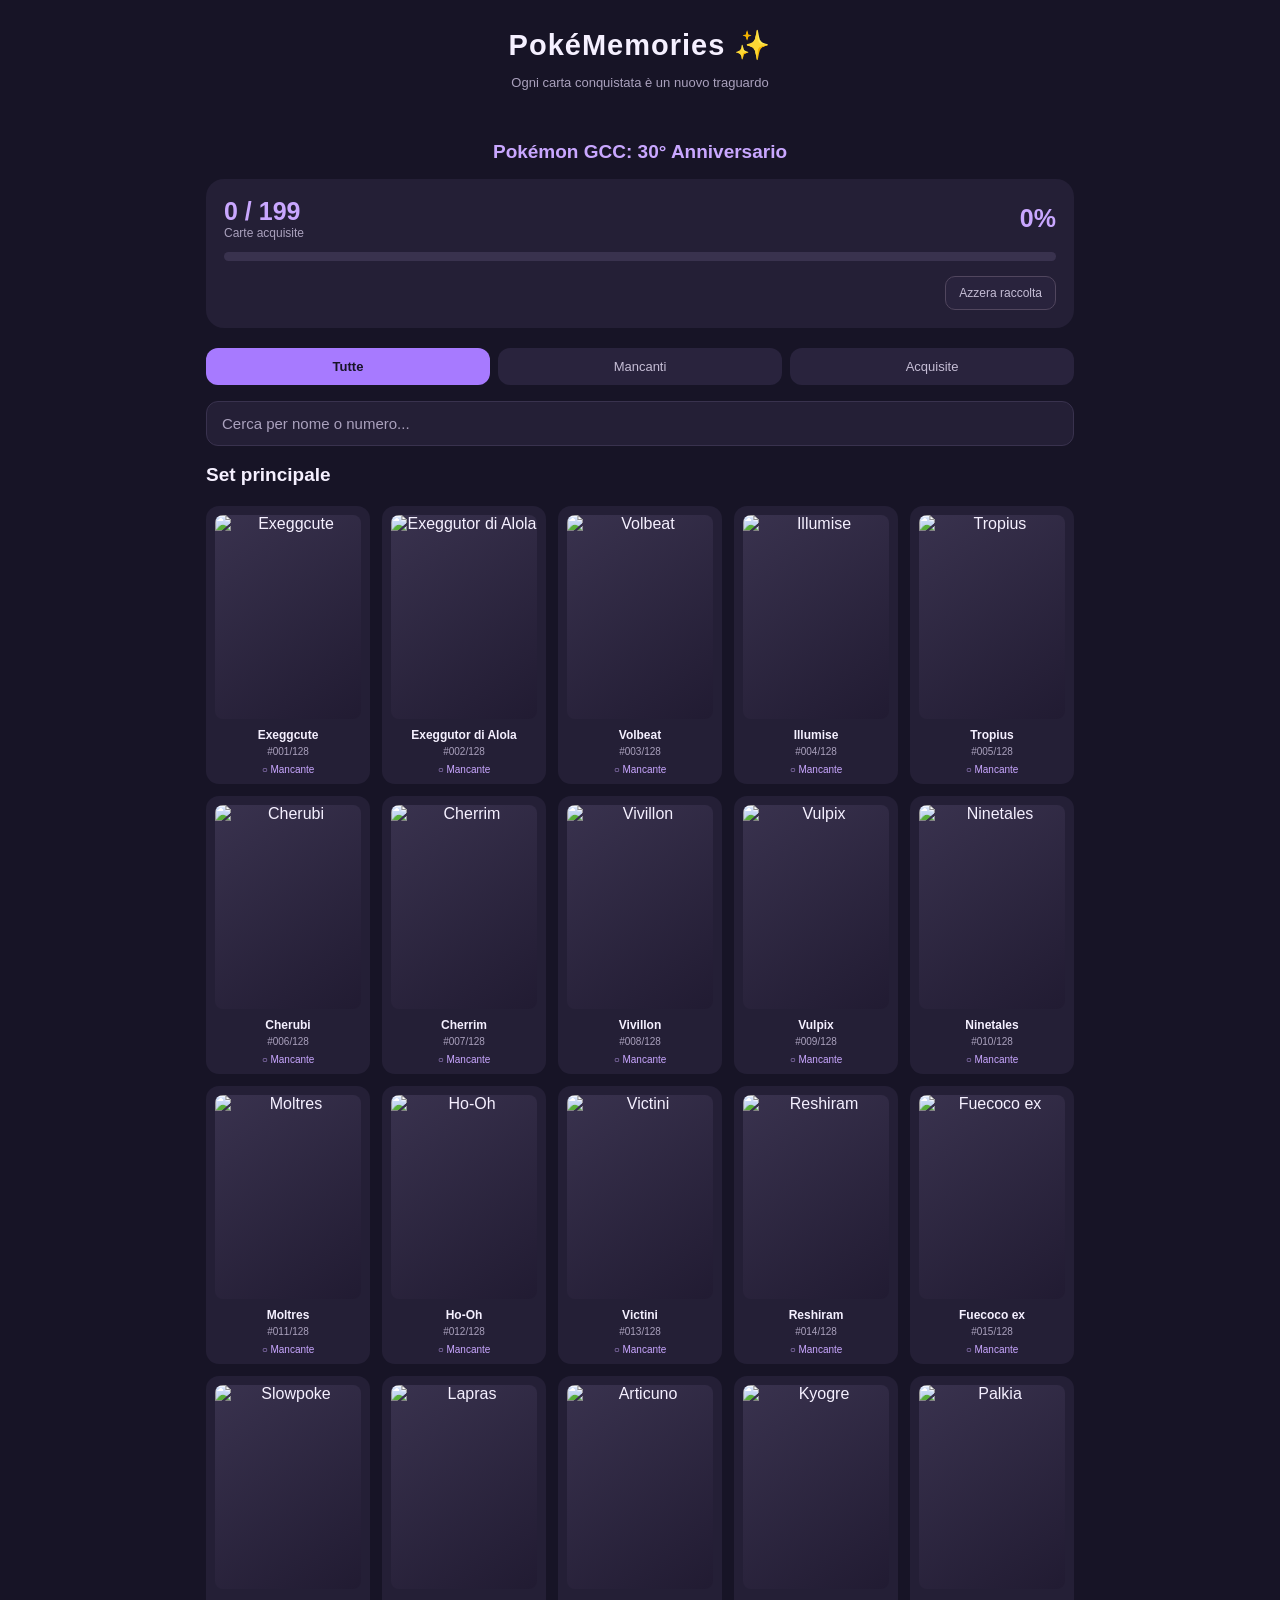
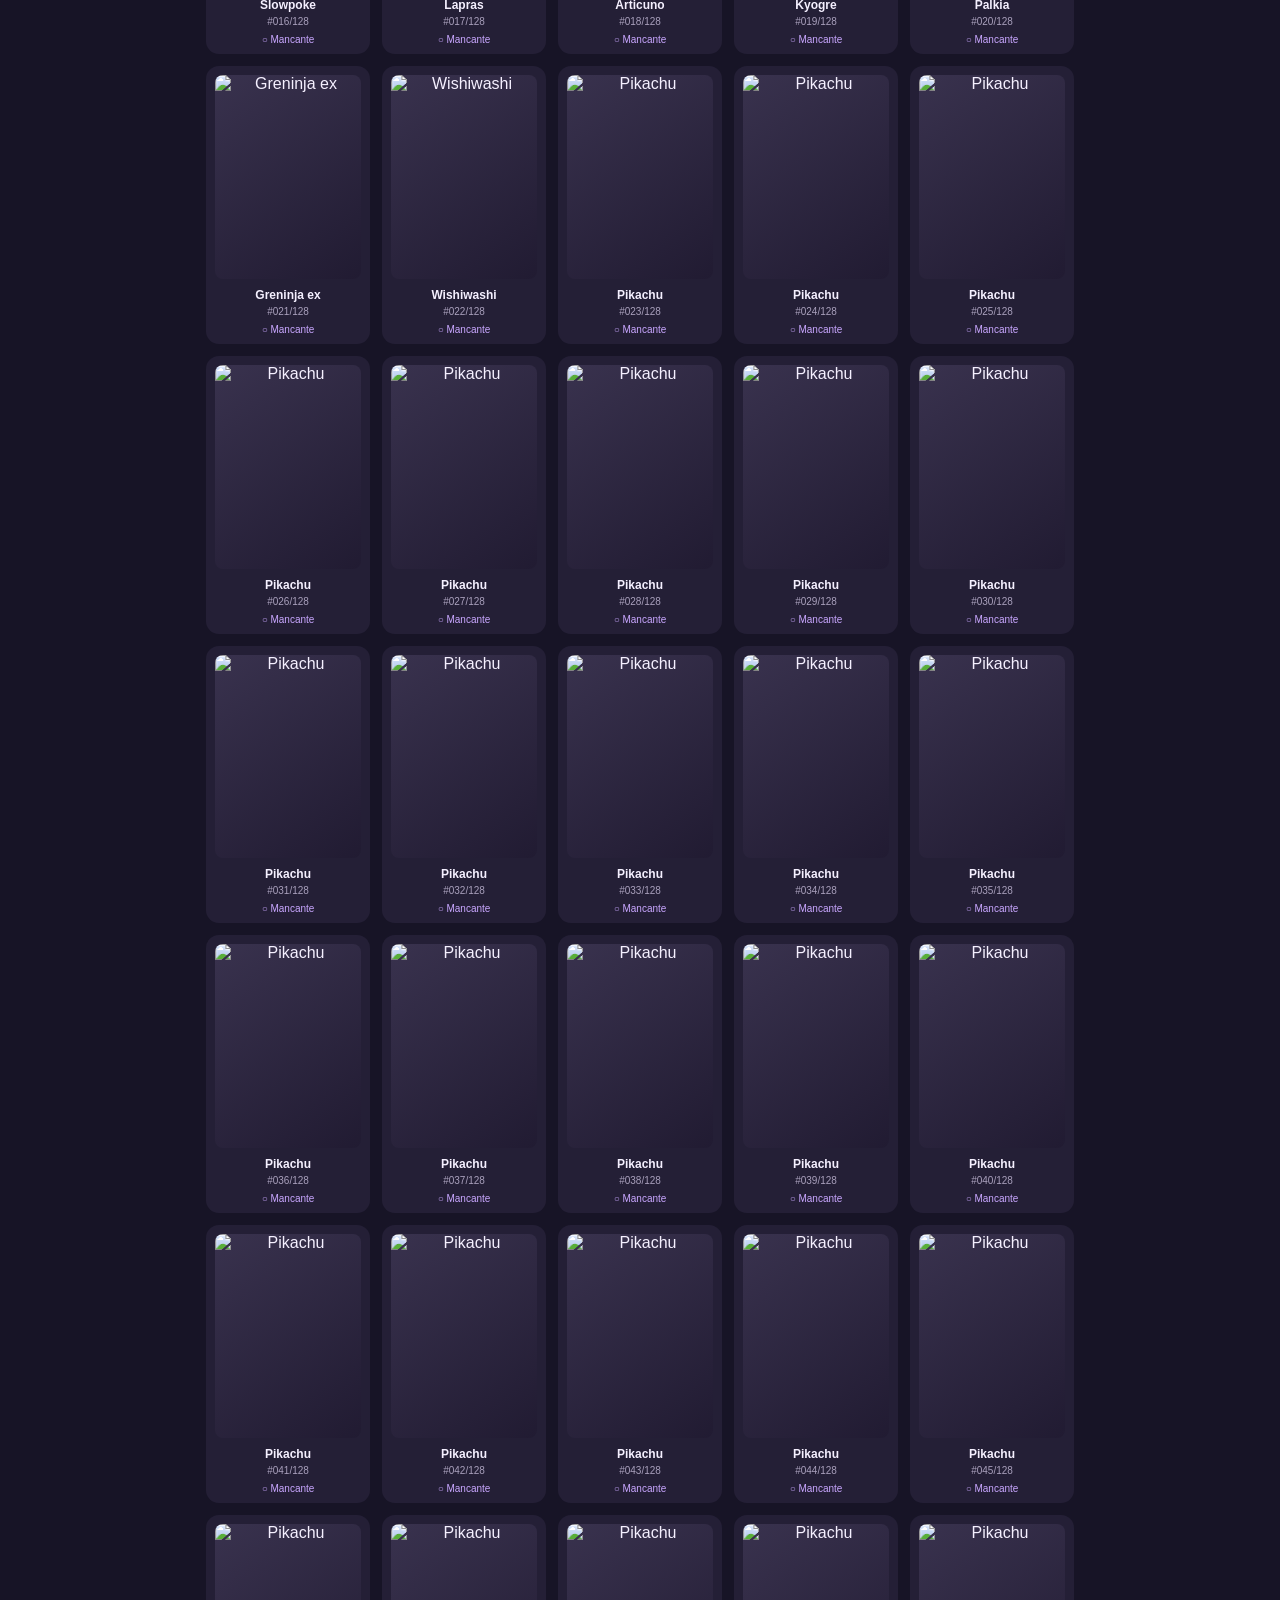
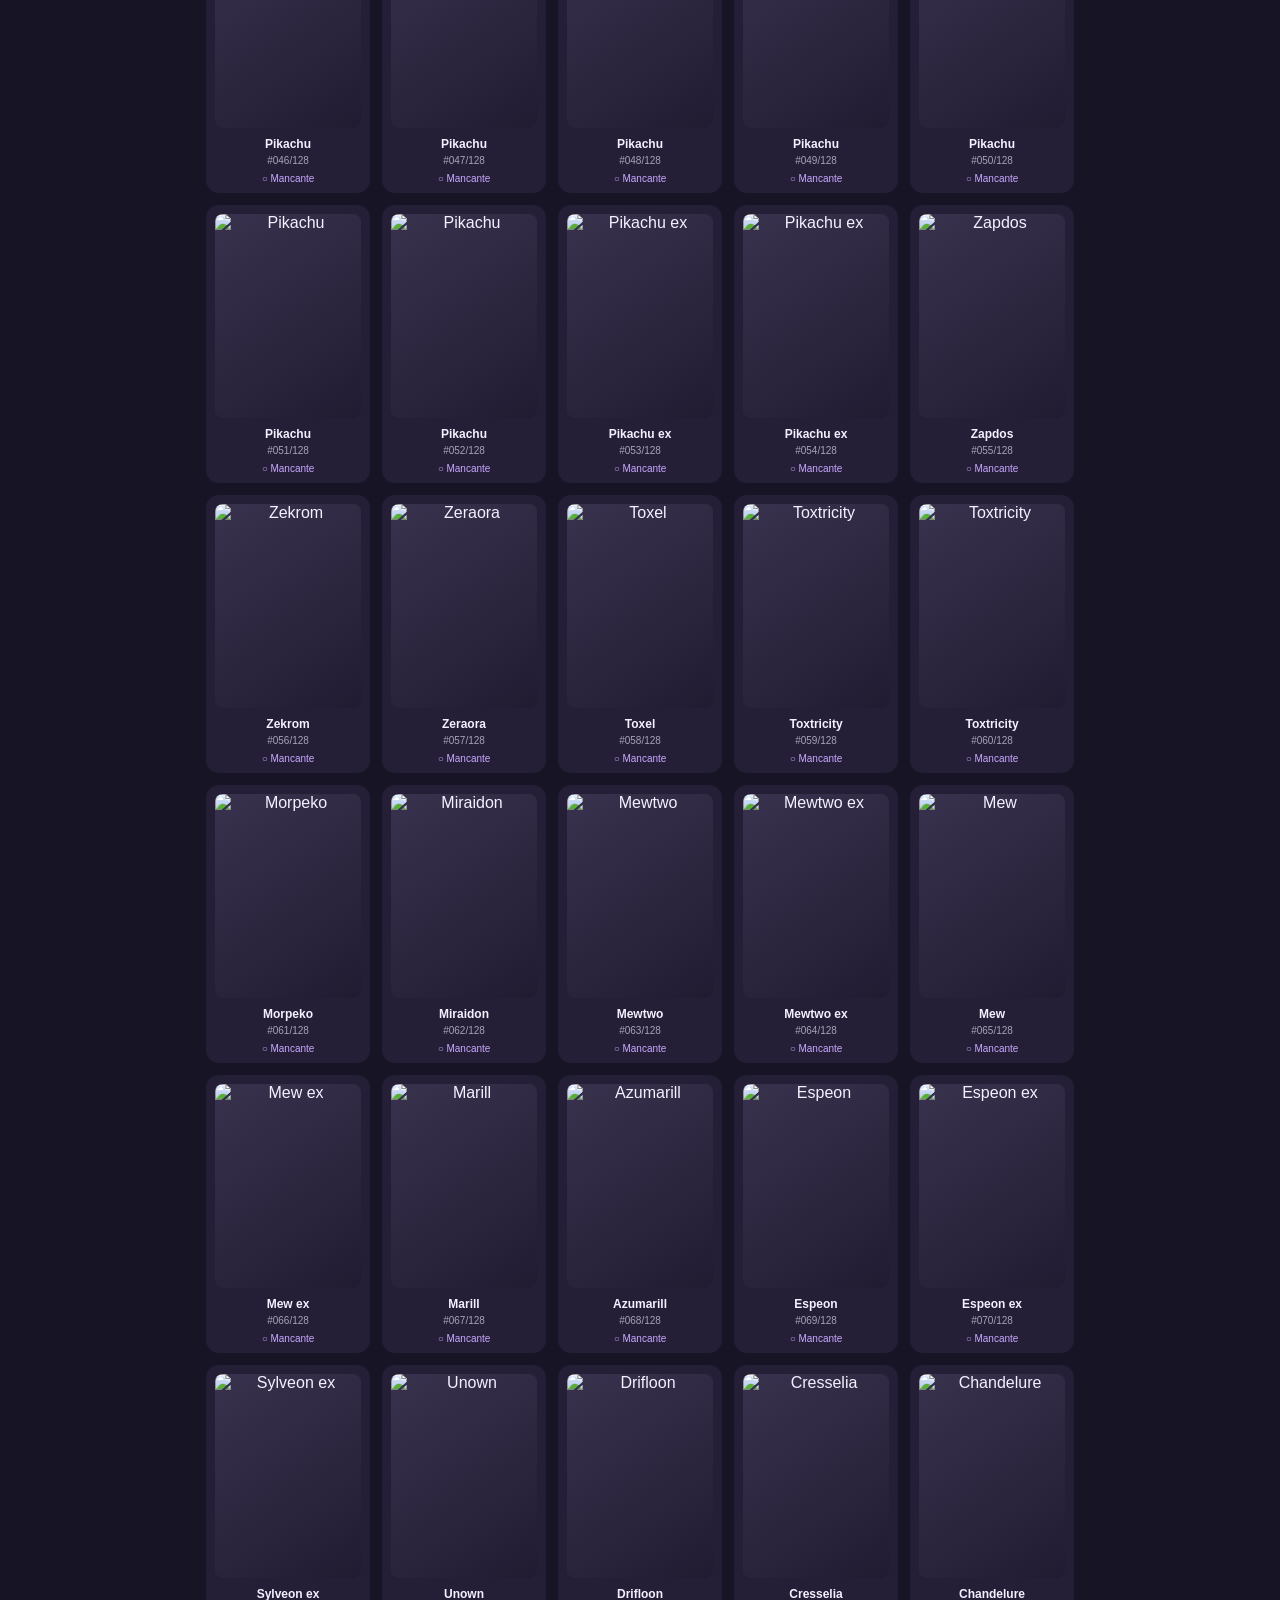
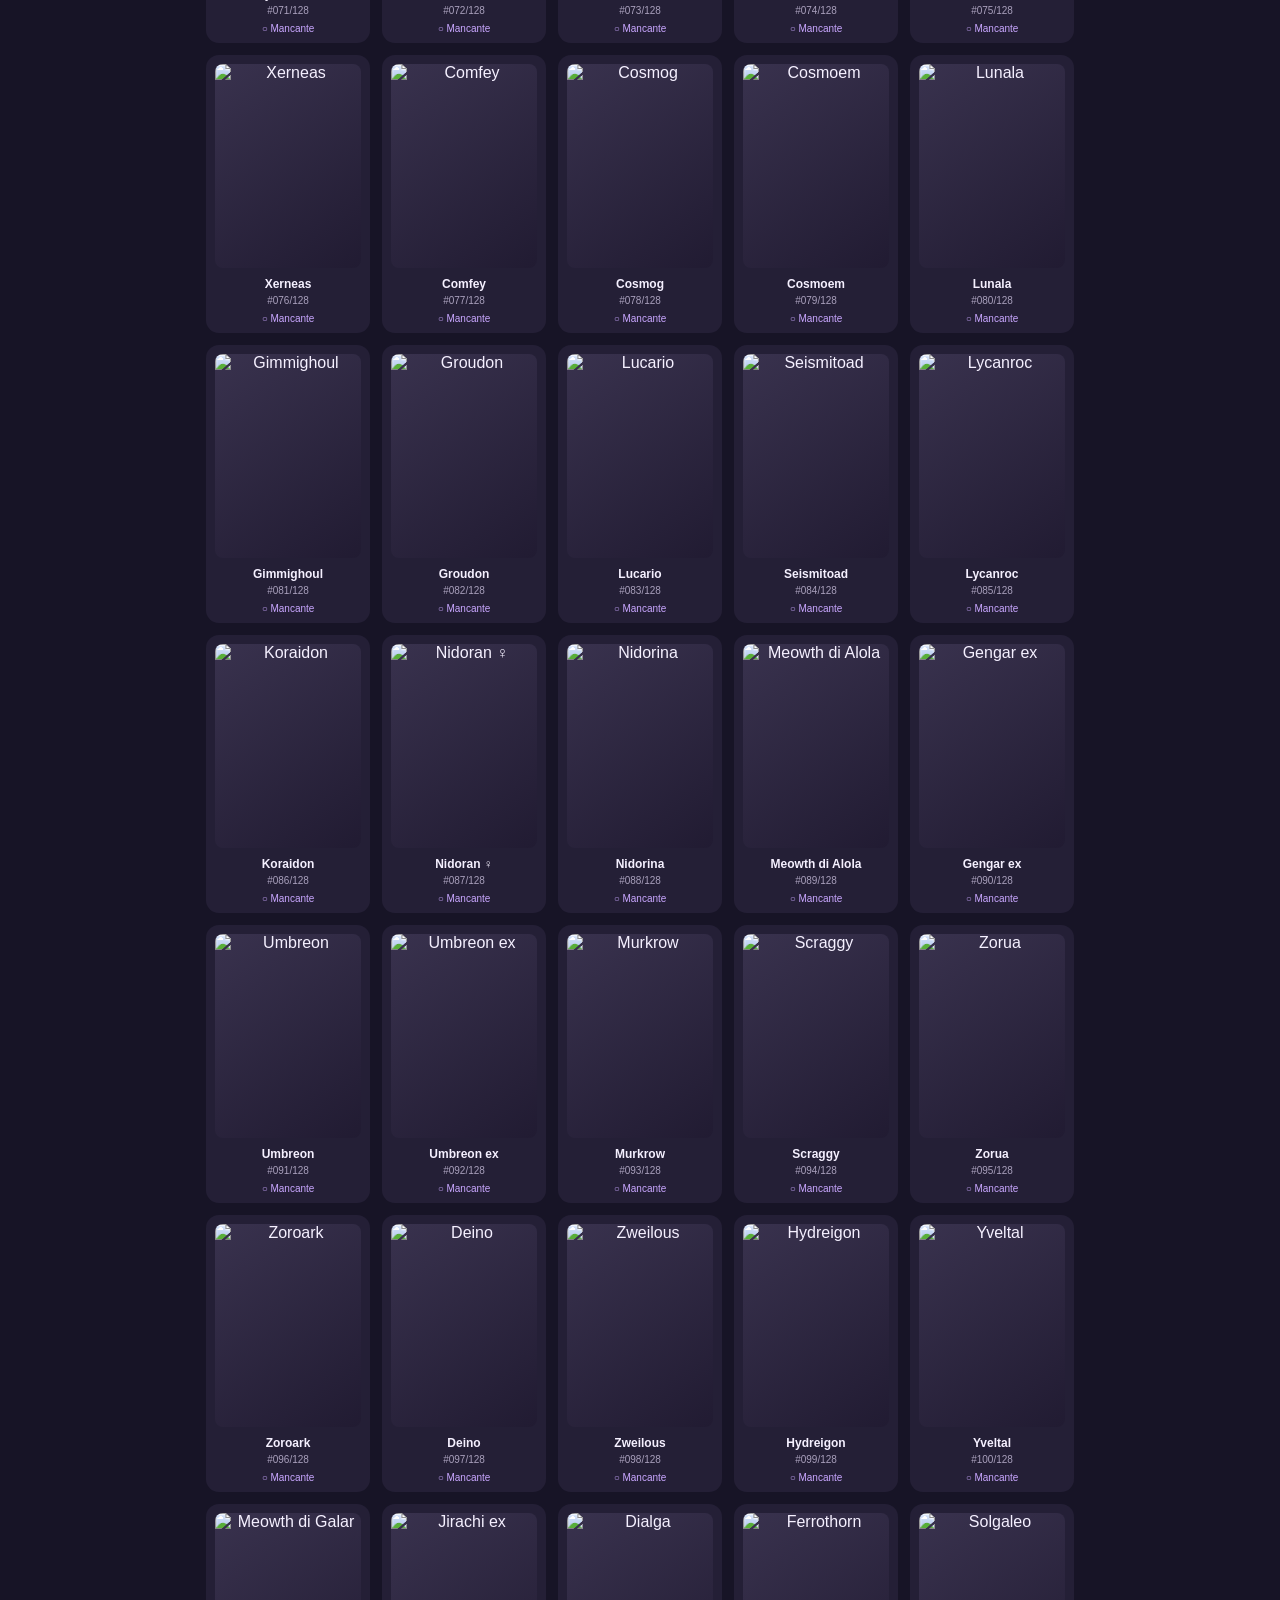
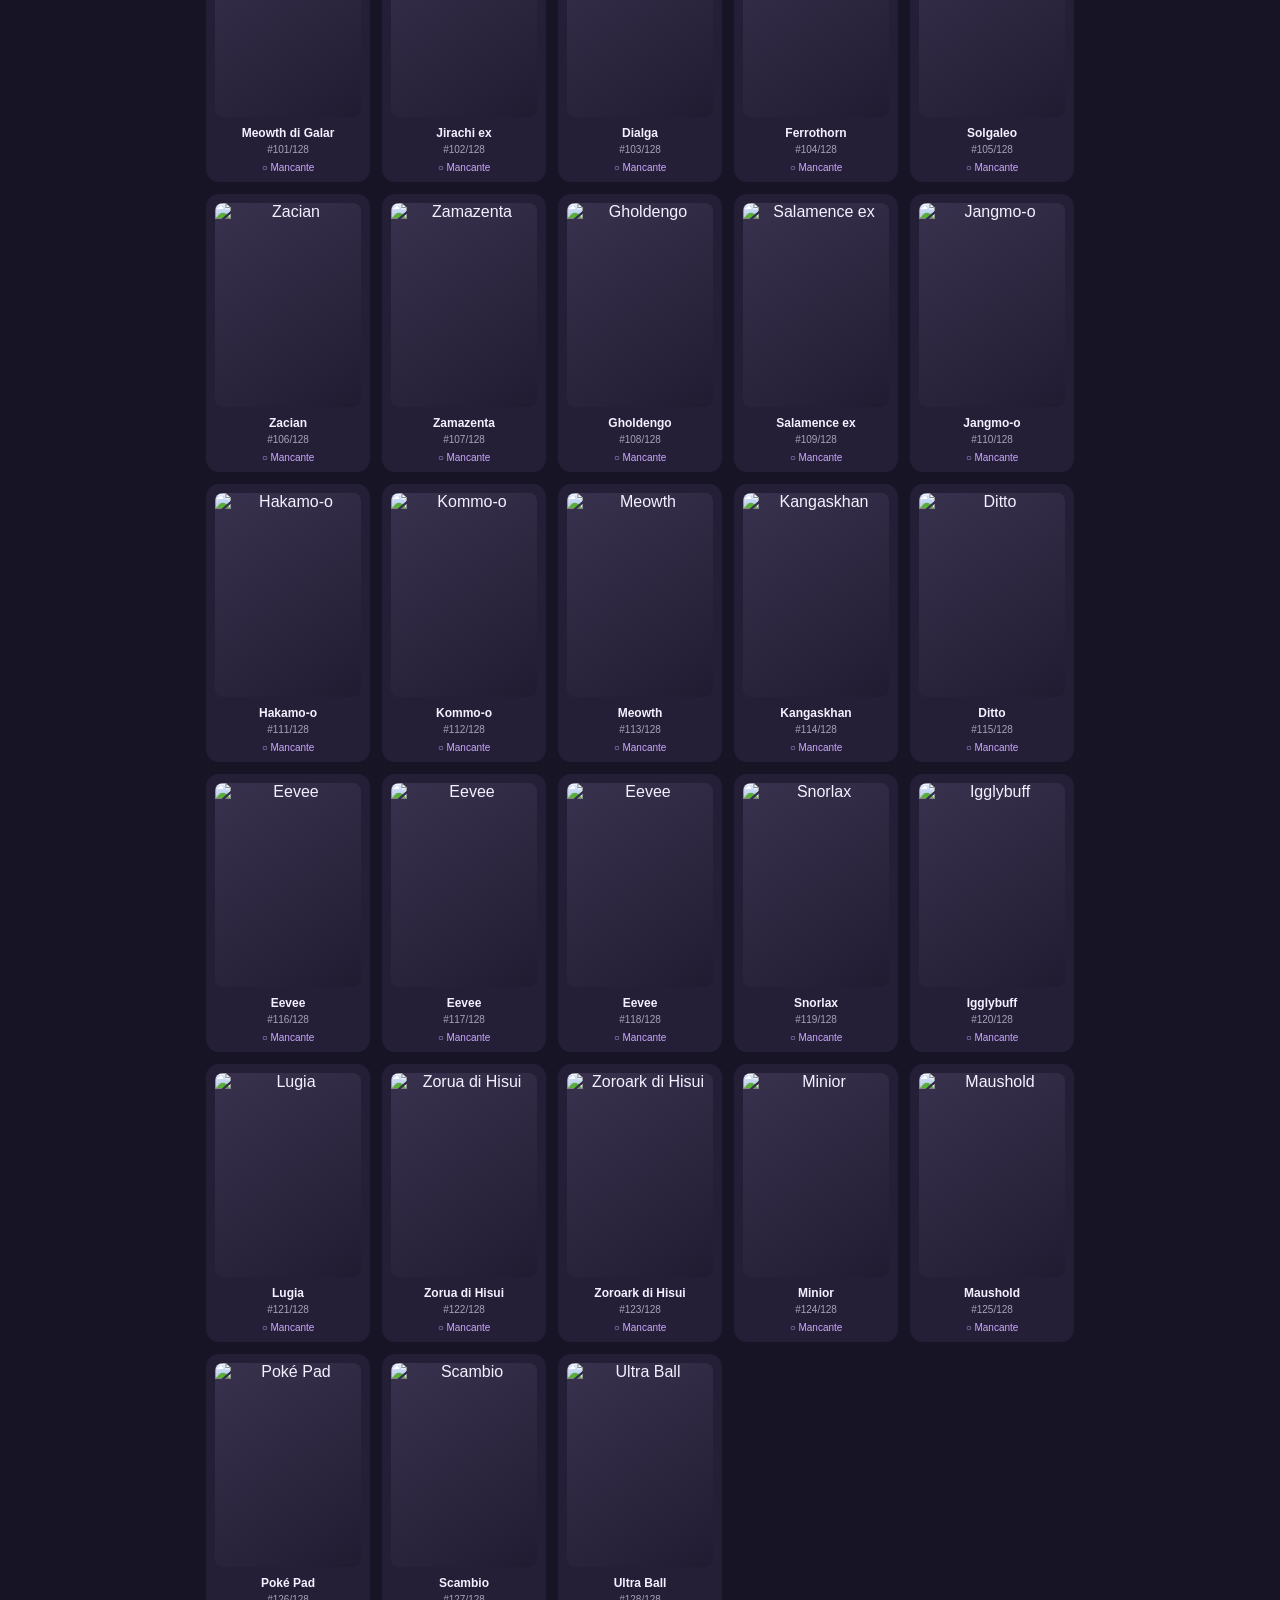
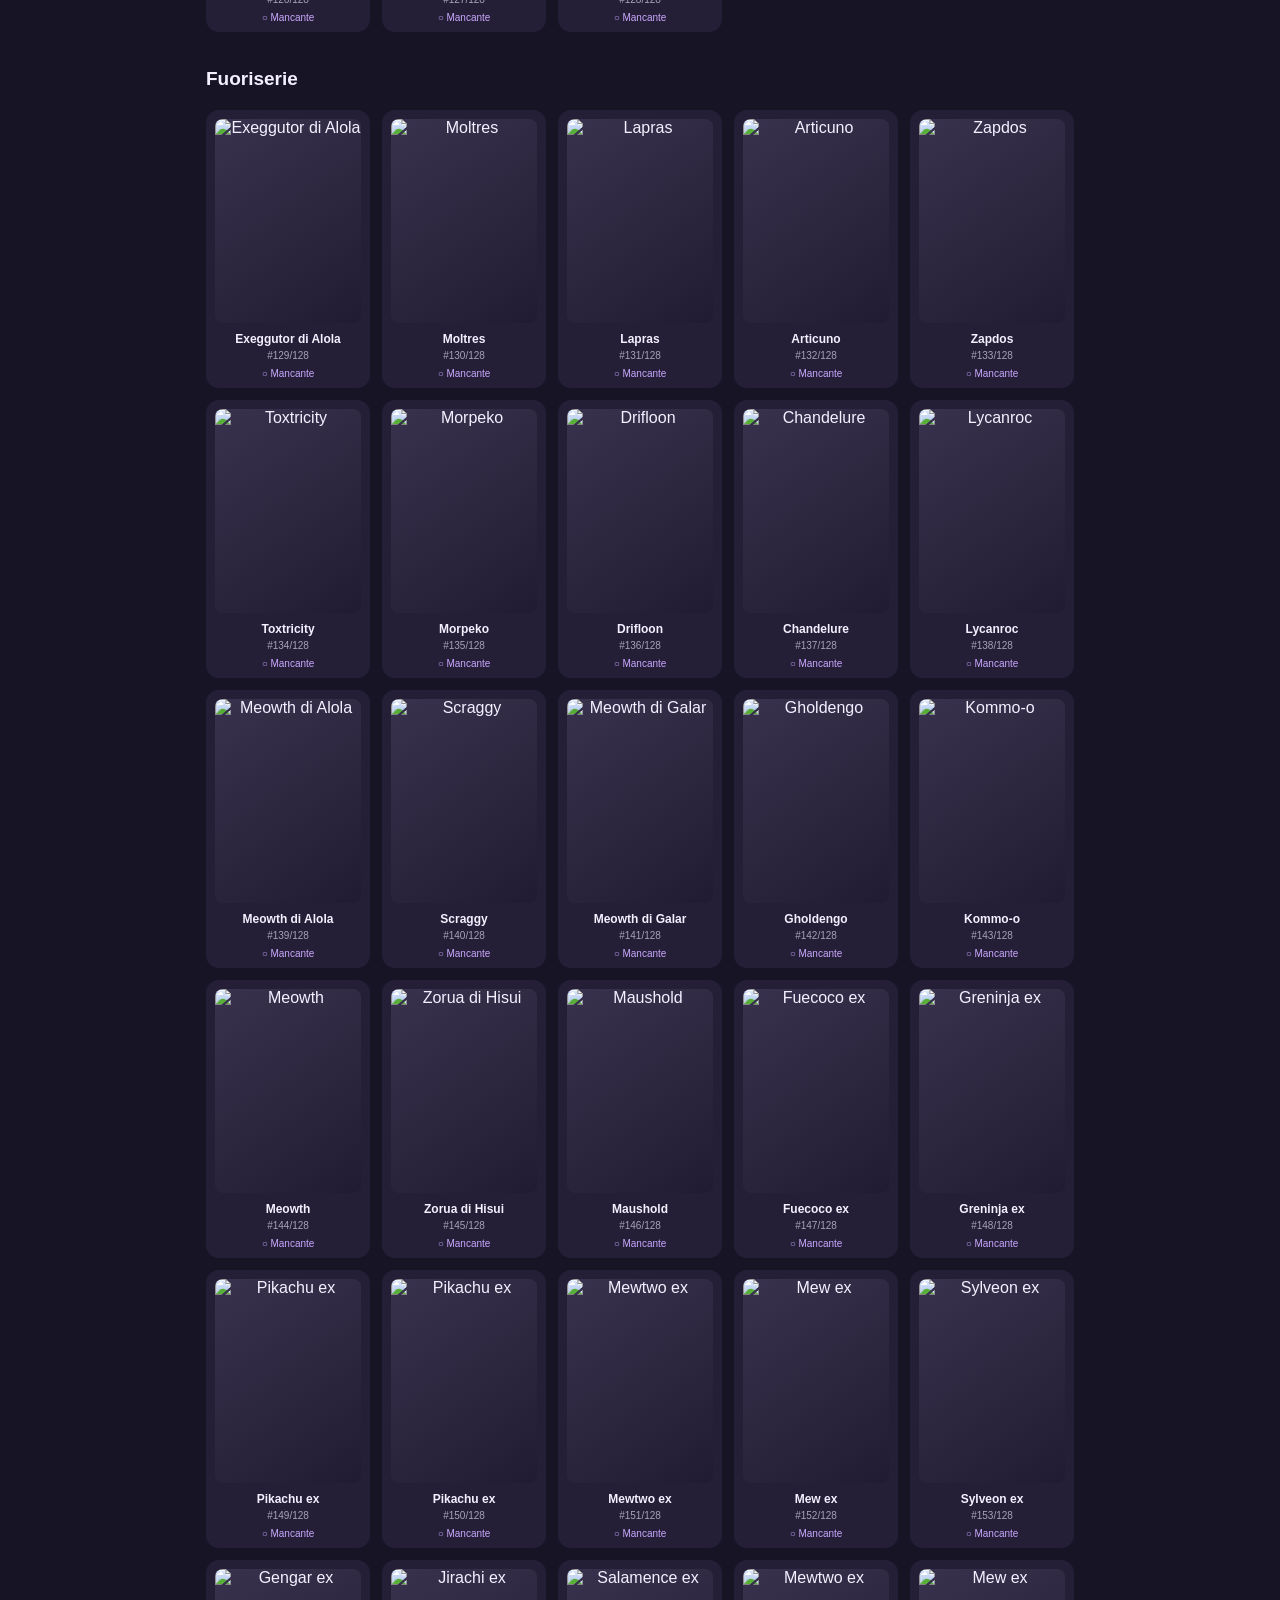
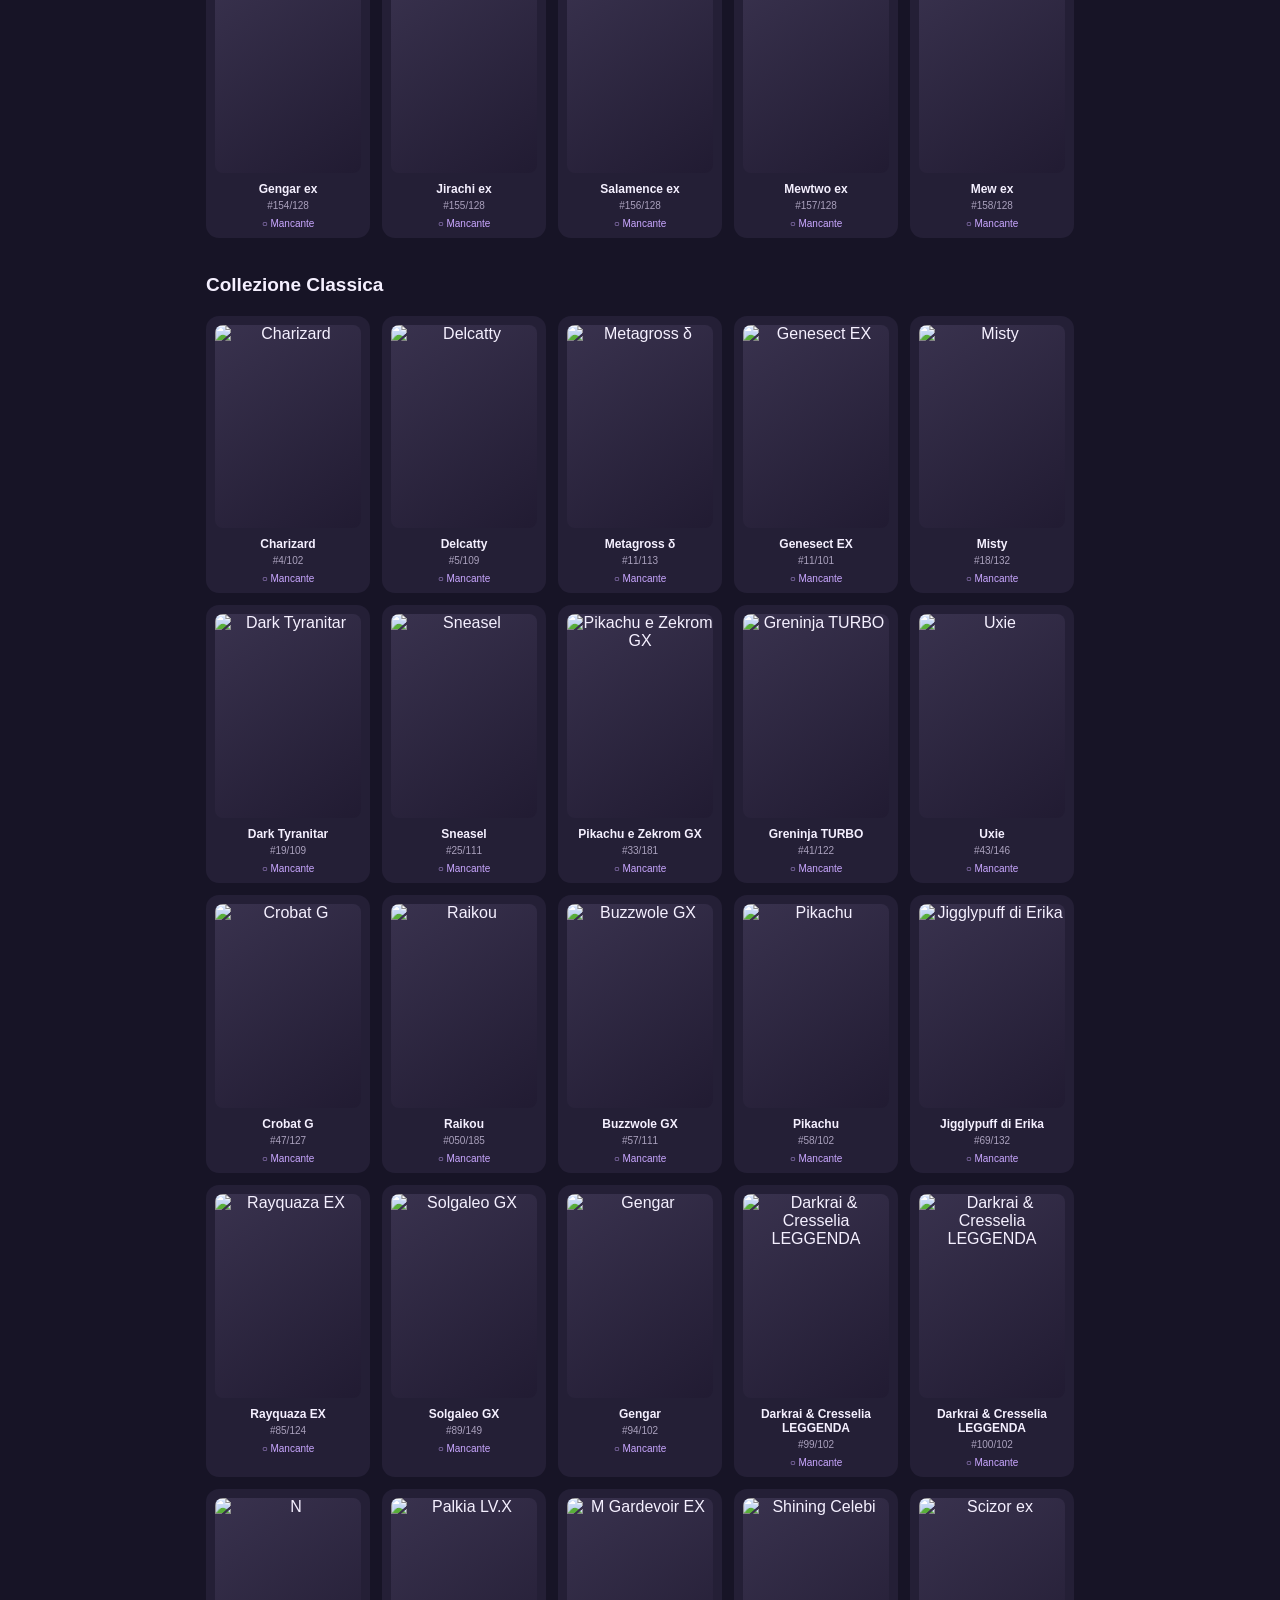
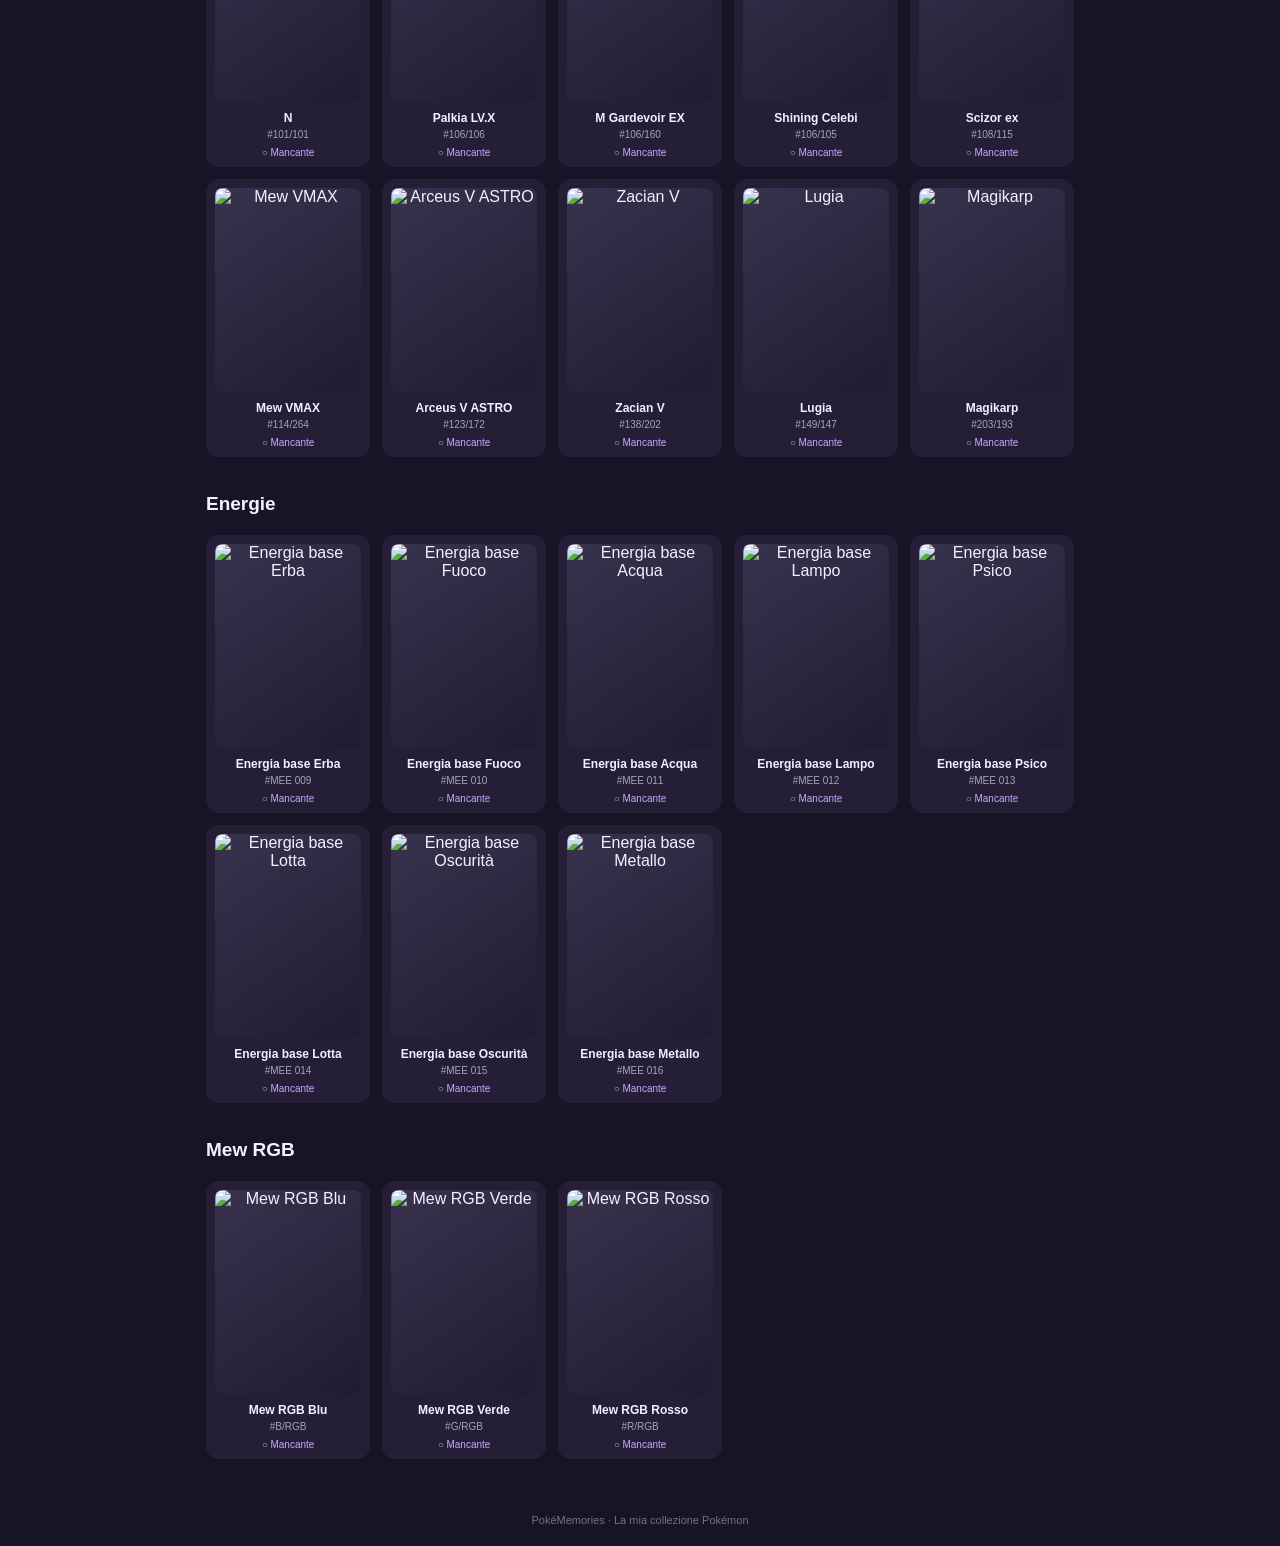
==== commit f405190e: "Update index.html" ====
--- a/index.html
+++ b/index.html
@@ -41,6 +41,14 @@
             padding: 12px 16px 35px;
         }
 
+        .expansion-title {
+            margin: 8px 0 16px;
+            text-align: center;
+            font-size: 19px;
+            font-weight: 600;
+            color: #c9a7ff;
+        }
+
         .progress {
             padding: 18px;
             background: #241f36;
@@ -72,6 +80,21 @@
             width: 0;
             background: #a77aff;
             transition: width .25s;
+        }
+
+        .reset-button {
+            display: block;
+            margin: 15px 0 0 auto;
+            padding: 9px 13px;
+            border: 1px solid #51465e;
+            border-radius: 10px;
+            background: #29233d;
+            color: #c5bdd5;
+            font-size: 12px;
+        }
+
+        .reset-button:active {
+            background: #51465e;
         }
 
         .filters {
@@ -351,6 +374,10 @@
 </header>
 
 <main>
+    <h2 class="expansion-title">
+        Pokémon GCC: 30° Anniversario
+    </h2>
+
     <section class="progress">
         <div class="progress-info">
             <div>
@@ -365,6 +392,10 @@
         <div class="bar">
             <div class="bar-fill" id="bar"></div>
         </div>
+
+        <button class="reset-button" id="resetCollection">
+            Azzera raccolta
+        </button>
     </section>
 
     <div class="filters">
@@ -473,9 +504,13 @@
                 (currentFilter === "owned" && isOwned) ||
                 (currentFilter === "missing" && !isOwned);
 
+            const cardNumber = card.number
+                .split("/")[0]
+                .toLowerCase();
+
             const matchesSearch =
                 card.name.toLowerCase().includes(query) ||
-                card.number.toLowerCase().includes(query);
+                cardNumber.includes(query);
 
             return matchesFilter && matchesSearch;
         });
@@ -756,6 +791,27 @@
             updateModal();
         });
 
+    document.getElementById("resetCollection")
+        .addEventListener("click", () => {
+            const confirmed = confirm(
+                "Vuoi davvero azzerare tutte le carte acquisite?"
+            );
+
+            if (!confirmed) {
+                return;
+            }
+
+            owned = [];
+            revealCard = false;
+
+            saveOwned();
+            renderCards();
+
+            if (modal.classList.contains("open")) {
+                updateModal();
+            }
+        });
+
     modal.addEventListener("click", event => {
         if (event.target === modal) {
             closeModal();
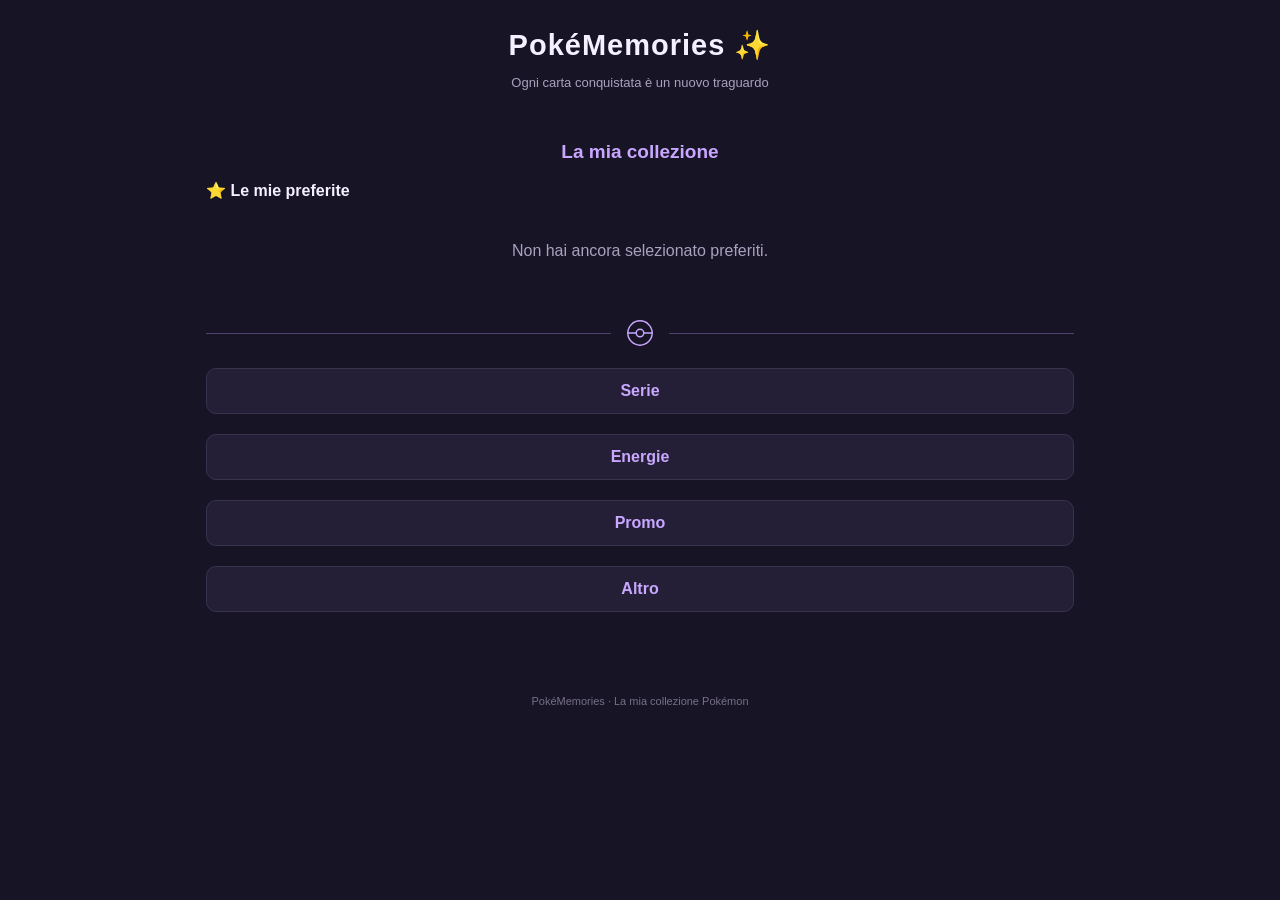
==== commit c4f069f3: "Rename index-new.html to index.html" ====
--- a/index.html
+++ b/index.html
@@ -1,4 +1,3 @@
-
 <!DOCTYPE html>
 <html lang="it">
 <head>
@@ -6,364 +5,7 @@
     <meta name="viewport" content="width=device-width, initial-scale=1">
     <meta name="theme-color" content="#171426">
     <title>PokéMemories</title>
-
-    <style>
-        * {
-            box-sizing: border-box;
-        }
-
-        body {
-            margin: 0;
-            background: #171426;
-            color: #f5f0ff;
-            font-family: Arial, sans-serif;
-        }
-
-        header {
-            padding: 28px 20px 18px;
-            text-align: center;
-        }
-
-        header h1 {
-            margin: 0;
-            font-size: 29px;
-            letter-spacing: 1px;
-        }
-
-        header p {
-            color: #aaa1bd;
-            font-size: 13px;
-        }
-
-        main {
-            max-width: 900px;
-            margin: auto;
-            padding: 12px 16px 35px;
-        }
-
-        .expansion-title {
-            margin: 8px 0 16px;
-            text-align: center;
-            font-size: 19px;
-            font-weight: 600;
-            color: #c9a7ff;
-        }
-
-        .progress {
-            padding: 18px;
-            background: #241f36;
-            border-radius: 18px;
-            margin-bottom: 20px;
-        }
-
-        .progress-info {
-            display: flex;
-            justify-content: space-between;
-            align-items: center;
-            margin-bottom: 12px;
-        }
-
-        .progress-info strong {
-            font-size: 25px;
-            color: #c9a7ff;
-        }
-
-        .bar {
-            height: 9px;
-            background: #39324e;
-            border-radius: 20px;
-            overflow: hidden;
-        }
-
-        .bar-fill {
-            height: 100%;
-            width: 0;
-            background: #a77aff;
-            transition: width .25s;
-        }
-
-        .reset-button {
-            display: block;
-            margin: 15px 0 0 auto;
-            padding: 9px 13px;
-            border: 1px solid #51465e;
-            border-radius: 10px;
-            background: #29233d;
-            color: #c5bdd5;
-            font-size: 12px;
-        }
-
-        .reset-button:active {
-            background: #51465e;
-        }
-
-        .filters {
-            display: flex;
-            gap: 8px;
-            margin-bottom: 16px;
-        }
-
-        button {
-            cursor: pointer;
-        }
-
-        .filters button {
-            flex: 1;
-            border: 0;
-            border-radius: 12px;
-            padding: 11px 5px;
-            background: #29233d;
-            color: #c5bdd5;
-            font-size: 13px;
-        }
-
-        .filters button.active {
-            background: #a77aff;
-            color: #171426;
-            font-weight: bold;
-        }
-
-        .search {
-            width: 100%;
-            padding: 13px 15px;
-            margin-bottom: 18px;
-            border: 1px solid #39324e;
-            border-radius: 12px;
-            background: #241f36;
-            color: white;
-            font-size: 15px;
-            outline: none;
-        }
-
-        .search::placeholder {
-            color: #aaa1bd;
-        }
-
-        .grid {
-            display: grid;
-            grid-template-columns: repeat(3, minmax(0, 1fr));
-            gap: 12px;
-        }
-
-        .card {
-            min-width: 0;
-            border: 2px solid transparent;
-            border-radius: 13px;
-            background: #241f36;
-            padding: 7px;
-            text-align: center;
-            cursor: pointer;
-            transition: border-color .2s, transform .2s;
-        }
-
-        .card:active {
-            transform: scale(.97);
-        }
-
-        .card.owned {
-            border-color: #51465e;
-        }
-
-        .card-image {
-            width: 100%;
-            aspect-ratio: 63 / 88;
-            border-radius: 8px;
-            background: linear-gradient(145deg, #39324e, #211b32);
-            display: flex;
-            justify-content: center;
-            align-items: center;
-            overflow: hidden;
-        }
-
-        .card-image img {
-            width: 100%;
-            height: 100%;
-            object-fit: contain;
-            transition: filter .25s;
-        }
-
-        .card.owned .card-image img {
-            filter: grayscale(1) brightness(.48);
-        }
-
-        .card-name {
-            font-size: 12px;
-            font-weight: bold;
-            margin-top: 9px;
-            overflow-wrap: anywhere;
-        }
-
-        .card-number {
-            font-size: 10px;
-            color: #aaa1bd;
-            margin-top: 4px;
-        }
-
-        .card-status {
-            font-size: 10px;
-            margin-top: 7px;
-            color: #c9a7ff;
-        }
-
-        .card.owned .card-status {
-            color: #aaa1bd;
-        }
-
-        .empty {
-            grid-column: 1 / -1;
-            text-align: center;
-            color: #aaa1bd;
-            padding: 35px 10px;
-        }
-
-        .section-title {
-            grid-column: 1 / -1;
-            margin: 24px 0 8px;
-            color: #f5f0ff;
-            font-size: 19px;
-            font-weight: 600;
-        }
-
-        .section-title:first-child {
-            margin-top: 0;
-        }
-
-        footer {
-            text-align: center;
-            color: #777087;
-            font-size: 11px;
-            padding: 20px;
-        }
-
-        /* ANTEPRIMA */
-
-        .modal {
-            position: fixed;
-            inset: 0;
-            z-index: 10;
-            background: rgba(10, 8, 17, .96);
-            display: none;
-            flex-direction: column;
-            align-items: center;
-            justify-content: center;
-            padding: 20px;
-            padding-top: max(20px, env(safe-area-inset-top));
-            padding-bottom: max(20px, env(safe-area-inset-bottom));
-        }
-
-        .modal.open {
-            display: flex;
-        }
-
-        .modal-close {
-            position: absolute;
-            top: max(18px, env(safe-area-inset-top));
-            right: 20px;
-            width: 42px;
-            height: 42px;
-            border: 0;
-            border-radius: 50%;
-            background: #39324e;
-            color: white;
-            font-size: 25px;
-        }
-
-        .modal-content {
-            display: flex;
-            align-items: center;
-            justify-content: center;
-            gap: 12px;
-            width: 100%;
-            max-width: 520px;
-        }
-
-        .modal-arrow {
-            flex-shrink: 0;
-            width: 38px;
-            height: 48px;
-            border: 0;
-            border-radius: 12px;
-            background: #29233d;
-            color: white;
-            font-size: 24px;
-        }
-
-        .modal-image {
-            max-width: min(65vw, 350px);
-            max-height: 56vh;
-            width: auto;
-            height: auto;
-            object-fit: contain;
-            border-radius: 12px;
-        }
-
-        .modal-image.owned {
-            filter: grayscale(1) brightness(.48);
-        }
-
-        .modal-details {
-            display: flex;
-            flex-direction: column;
-            align-items: center;
-            text-align: center;
-            margin-top: 18px;
-        }
-
-        .modal-details h2 {
-            font-size: 19px;
-            margin: 0 0 6px;
-        }
-
-        .modal-details p {
-            font-size: 13px;
-            color: #aaa1bd;
-            margin: 0 0 15px;
-        }
-
-        .modal-status {
-            border: 0;
-            border-radius: 12px;
-            padding: 13px 24px;
-            background: #a77aff;
-            color: #171426;
-            font-size: 14px;
-            font-weight: bold;
-        }
-
-        .modal-status.owned {
-            background: #39324e;
-            color: #f5f0ff;
-        }
-
-        .modal-eye {
-            margin-bottom: 12px;
-            padding: 10px 18px;
-            border: 1px solid #51465e;
-            border-radius: 12px;
-            background: #29233d;
-            color: #f5f0ff;
-            font-size: 13px;
-            visibility: hidden;
-        }
-
-        .modal-eye:active {
-            background: #51465e;
-        }
-
-        .modal-eye.visible {
-            visibility: visible;
-        }
-
-        @media (min-width: 650px) {
-            .grid {
-                grid-template-columns: repeat(5, minmax(0, 1fr));
-            }
-
-            .modal-image {
-                max-height: 65vh;
-            }
-        }
-    </style>
+    <link rel="stylesheet" href="./css/style.css">
 </head>
 
 <body>
@@ -374,60 +16,84 @@
 </header>
 
 <main>
-    <h2 class="expansion-title">
-        Pokémon GCC: 30° Anniversario
-    </h2>
+    <section id="homeView">
+        <h2 class="home-title">La mia collezione</h2>
 
-    <section class="progress">
-        <div class="progress-info">
-            <div>
-                <strong id="count">0 / 0</strong>
-                <div style="color:#aaa1bd;font-size:12px">
-                    Carte acquisite
+        <section class="home-section">
+            <h2>⭐ Le mie preferite</h2>
+            <div class="item-list" id="favorites"></div>
+        </section>
+
+        <section class="home-section">
+            <div class="series-divider">
+                <span></span>
+                <div class="pokeball-divider">
+                    <svg viewBox="0 0 32 32">
+                        <circle cx="16" cy="16" r="13" />
+                        <path d="M3 16h9" />
+                        <path d="M20 16h9" />
+                        <circle cx="16" cy="16" r="4" />
+                    </svg>
                 </div>
+                <span></span>
             </div>
-            <strong id="percentage">0%</strong>
+        
+            <div id="seriesList">
+                <div class="empty">Caricamento...</div>
+            </div>
+        </section>
+    </section>
+
+    <section id="itemView" hidden>
+        <button class="back-button" id="backHome">
+            ← Torna alla home
+        </button>
+
+        <h2 class="expansion-title" id="itemTitle"></h2>
+
+        <section class="progress">
+            <div class="progress-info">
+                <div>
+                    <strong id="count">0 / 0</strong>
+                    <div style="color:#aaa1bd;font-size:12px">
+                        Carte acquisite
+                    </div>
+                </div>
+                <strong id="percentage">0%</strong>
+            </div>
+
+            <div class="bar">
+                <div class="bar-fill" id="bar"></div>
+            </div>
+        </section>
+
+        <div class="filters">
+            <button class="active" data-filter="all">Tutte</button>
+            <button data-filter="missing">Mancanti</button>
+            <button data-filter="owned">Acquisite</button>
         </div>
 
-        <div class="bar">
-            <div class="bar-fill" id="bar"></div>
-        </div>
+        <input
+            class="search"
+            id="search"
+            type="search"
+            placeholder="Cerca per nome o numero..."
+        >
 
-        <button class="reset-button" id="resetCollection">
-            Azzera raccolta
-        </button>
+        <section class="grid" id="grid"></section>
     </section>
-
-    <div class="filters">
-        <button class="active" data-filter="all">Tutte</button>
-        <button data-filter="missing">Mancanti</button>
-        <button data-filter="owned">Acquisite</button>
-    </div>
-
-    <input
-        class="search"
-        id="search"
-        type="search"
-        placeholder="Cerca per nome o numero..."
-    >
-
-    <section class="grid" id="grid"></section>
 </main>
 
 <footer>
     PokéMemories · La mia collezione Pokémon
 </footer>
 
-<!-- ANTEPRIMA A TUTTO SCHERMO -->
-
 <div class="modal" id="modal">
     <button class="modal-close" id="closeModal">×</button>
 
     <div class="modal-content">
         <button class="modal-arrow" id="previousCard">‹</button>
-
         <img class="modal-image" id="modalImage" src="" alt="Carta Pokémon">
-
         <button class="modal-arrow" id="nextCard">›</button>
     </div>
 
@@ -443,401 +109,7 @@
     </div>
 </div>
 
-<script>
-    const STORAGE_KEY = "poke-memories-owned-v2";
-
-    const defaultOwned = [];
-
-    let cards = [];
-    let owned = [];
-    let currentFilter = "all";
-    let currentCardId = null;
-    let revealCard = false;
-
-    const grid = document.getElementById("grid");
-    const search = document.getElementById("search");
-    const modal = document.getElementById("modal");
-
-    try {
-        const saved = localStorage.getItem(STORAGE_KEY);
-
-        owned = saved === null
-            ? [...defaultOwned]
-            : JSON.parse(saved);
-
-        if (!Array.isArray(owned)) {
-            owned = [...defaultOwned];
-        }
-    } catch {
-        owned = [...defaultOwned];
-    }
-
-    function updateProgress() {
-        const total = cards.length;
-
-        const acquired = cards.filter(
-            card => owned.includes(card.id)
-        ).length;
-
-        const percentage = total
-            ? Math.round(acquired / total * 100)
-            : 0;
-
-        document.getElementById("count").textContent =
-            `${acquired} / ${total}`;
-
-        document.getElementById("percentage").textContent =
-            `${percentage}%`;
-
-        document.getElementById("bar").style.width =
-            `${percentage}%`;
-    }
-
-    function renderCards() {
-        const query = search.value.toLowerCase().trim();
-
-        const filtered = cards.filter(card => {
-            const isOwned = owned.includes(card.id);
-
-            const matchesFilter =
-                currentFilter === "all" ||
-                (currentFilter === "owned" && isOwned) ||
-                (currentFilter === "missing" && !isOwned);
-
-            const cardNumber = card.number
-                .split("/")[0]
-                .toLowerCase();
-
-            const matchesSearch =
-                card.name.toLowerCase().includes(query) ||
-                cardNumber.includes(query);
-
-            return matchesFilter && matchesSearch;
-        });
-
-        grid.innerHTML = "";
-
-        if (!filtered.length) {
-            grid.innerHTML =
-                '<div class="empty">Nessuna carta trovata.</div>';
-
-            updateProgress();
-            return;
-        }
-
-        const sections = new Map();
-
-        filtered.forEach(card => {
-            const section = card.section || "Altre carte";
-
-            if (!sections.has(section)) {
-                sections.set(section, []);
-            }
-
-            sections.get(section).push(card);
-        });
-
-        sections.forEach((sectionCards, sectionName) => {
-            const title = document.createElement("h2");
-            title.className = "section-title";
-            title.textContent = sectionName;
-
-            grid.appendChild(title);
-
-            sectionCards.forEach(card => {
-                const isOwned = owned.includes(card.id);
-
-                const element = document.createElement("div");
-                element.className = `card ${isOwned ? "owned" : ""}`;
-
-                const imageContainer = document.createElement("div");
-                imageContainer.className = "card-image";
-
-                const image = document.createElement("img");
-                image.src = card.image;
-                image.alt = card.name;
-                image.loading = "lazy";
-
-                imageContainer.appendChild(image);
-
-                const name = document.createElement("div");
-                name.className = "card-name";
-                name.textContent = card.name;
-
-                const number = document.createElement("div");
-                number.className = "card-number";
-                number.textContent = `#${card.number}`;
-
-                const status = document.createElement("div");
-                status.className = "card-status";
-                status.textContent = isOwned
-                    ? "✓ Acquisita"
-                    : "○ Mancante";
-
-                element.append(
-                    imageContainer,
-                    name,
-                    number,
-                    status
-                );
-
-                element.addEventListener("click", () => {
-                    openModal(card.id);
-                });
-
-                grid.appendChild(element);
-            });
-        });
-
-        updateProgress();
-    }
-
-    function saveOwned() {
-        localStorage.setItem(
-            STORAGE_KEY,
-            JSON.stringify(owned)
-        );
-    }
-
-    function toggleCard(id) {
-        if (owned.includes(id)) {
-            owned = owned.filter(item => item !== id);
-        } else {
-            owned.push(id);
-        }
-
-        revealCard = false;
-
-        saveOwned();
-        renderCards();
-        updateModal();
-    }
-
-    function openModal(id) {
-        currentCardId = id;
-        revealCard = false;
-
-        updateModal();
-
-        modal.classList.add("open");
-        document.body.style.overflow = "hidden";
-    }
-
-    function closeModal() {
-        modal.classList.remove("open");
-        document.body.style.overflow = "";
-
-        currentCardId = null;
-        revealCard = false;
-    }
-
-    function updateModal() {
-        const card = cards.find(
-            item => item.id === currentCardId
-        );
-
-        if (!card) {
-            return;
-        }
-
-        const isOwned = owned.includes(card.id);
-
-        if (!isOwned) {
-            revealCard = false;
-        }
-
-        const image = document.getElementById("modalImage");
-
-        image.src = card.image;
-        image.alt = card.name;
-
-        image.classList.toggle(
-            "owned",
-            isOwned && !revealCard
-        );
-
-        const eyeButton =
-            document.getElementById("toggleVisibility");
-
-        eyeButton.classList.toggle("visible", isOwned);
-
-        eyeButton.textContent = revealCard
-            ? "👁 Nascondi colori"
-            : "👁 Mostra a colori";
-
-        document.getElementById("modalName").textContent =
-            card.name;
-
-        document.getElementById("modalNumber").textContent =
-            `Carta #${card.number}`;
-
-        const button = document.getElementById("toggleStatus");
-
-        button.textContent = isOwned
-            ? "Rimuovi dai posseduti"
-            : "Segna come acquisita";
-
-        button.classList.toggle("owned", isOwned);
-    }
-
-    function navigateModal(direction) {
-        const position = cards.findIndex(
-            item => item.id === currentCardId
-        );
-
-        if (position === -1 || cards.length === 0) {
-            return;
-        }
-
-        const nextPosition =
-            (position + direction + cards.length) % cards.length;
-
-        currentCardId = cards[nextPosition].id;
-        revealCard = false;
-
-        updateModal();
-    }
-
-    async function loadCards() {
-        grid.innerHTML =
-            '<div class="empty">Caricamento delle carte...</div>';
-
-        try {
-            const response = await fetch("./cards.json");
-
-            if (!response.ok) {
-                throw new Error("Impossibile caricare cards.json");
-            }
-
-            const data = await response.json();
-
-            if (!Array.isArray(data)) {
-                throw new Error("Il catalogo non è un elenco valido");
-            }
-
-            const ids = new Set();
-
-            cards = data.map(card => {
-                if (
-                    typeof card.id !== "string" ||
-                    !card.id.trim() ||
-                    typeof card.name !== "string" ||
-                    !card.name.trim() ||
-                    typeof card.number !== "string" ||
-                    !card.number.trim() ||
-                    typeof card.image !== "string" ||
-                    !card.image.trim() ||
-                    ids.has(card.id)
-                ) {
-                    throw new Error(
-                        "Una o più carte hanno dati mancanti o ID duplicati"
-                    );
-                }
-
-                ids.add(card.id);
-
-                return card;
-            });
-
-            owned = owned.filter(id => ids.has(id));
-
-            saveOwned();
-            renderCards();
-        } catch (error) {
-            console.error(error);
-
-            grid.innerHTML = `
-                <div class="empty">
-                    Non è stato possibile caricare il catalogo.
-                    Controlla che cards.json sia presente
-                    nella stessa cartella di index.html.
-                </div>
-            `;
-        }
-    }
-
-    document.querySelectorAll(".filters button").forEach(button => {
-        button.addEventListener("click", () => {
-            currentFilter = button.dataset.filter;
-
-            document.querySelectorAll(".filters button")
-                .forEach(item => item.classList.remove("active"));
-
-            button.classList.add("active");
-
-            renderCards();
-        });
-    });
-
-    search.addEventListener("input", renderCards);
-
-    document.getElementById("closeModal")
-        .addEventListener("click", closeModal);
-
-    document.getElementById("previousCard")
-        .addEventListener("click", () => navigateModal(-1));
-
-    document.getElementById("nextCard")
-        .addEventListener("click", () => navigateModal(1));
-
-    document.getElementById("toggleStatus")
-        .addEventListener("click", () => {
-            toggleCard(currentCardId);
-        });
-
-    document.getElementById("toggleVisibility")
-        .addEventListener("click", () => {
-            revealCard = !revealCard;
-            updateModal();
-        });
-
-    document.getElementById("resetCollection")
-        .addEventListener("click", () => {
-            const confirmed = confirm(
-                "Vuoi davvero azzerare tutte le carte acquisite?"
-            );
-
-            if (!confirmed) {
-                return;
-            }
-
-            owned = [];
-            revealCard = false;
-
-            saveOwned();
-            renderCards();
-
-            if (modal.classList.contains("open")) {
-                updateModal();
-            }
-        });
-
-    modal.addEventListener("click", event => {
-        if (event.target === modal) {
-            closeModal();
-        }
-    });
-
-    document.addEventListener("keydown", event => {
-        if (!modal.classList.contains("open")) {
-            return;
-        }
-
-        if (event.key === "Escape") {
-            closeModal();
-        }
-
-        if (event.key === "ArrowLeft") {
-            navigateModal(-1);
-        }
-
-        if (event.key === "ArrowRight") {
-            navigateModal(1);
-        }
-    });
-
-    loadCards();
-</script>
+<script type="module" src="./js/app.js"></script>
 
 </body>
 </html>
--- a/css/style.css
+++ b/css/style.css
@@ -0,0 +1,654 @@
+ * {
+     box-sizing: border-box;
+ }
+
+ body {
+     margin: 0;
+     background: #171426;
+     color: #f5f0ff;
+     font-family: Arial, sans-serif;
+ }
+
+ header {
+     padding: 28px 20px 18px;
+     text-align: center;
+ }
+
+ header h1 {
+     margin: 0;
+     font-size: 29px;
+     letter-spacing: 1px;
+ }
+
+ header p {
+     color: #aaa1bd;
+     font-size: 13px;
+ }
+
+ main {
+     max-width: 900px;
+     margin: auto;
+     padding: 12px 16px 35px;
+ }
+
+ button {
+     cursor: pointer;
+     font-family: inherit;
+ }
+
+ .home-title,
+ .expansion-title {
+     margin: 8px 0 18px;
+     text-align: center;
+     font-size: 19px;
+     color: #c9a7ff;
+ }
+
+ .home-section {
+     margin-bottom: 28px;
+ }
+
+ .home-section h2 {
+     font-size: 16px;
+     margin-bottom: 12px;
+ }
+
+ .item-list {
+     display: grid;
+     grid-template-columns: repeat(2, minmax(0, 1fr));
+     gap: 10px;
+ }
+
+ .item-button {
+     display: flex;
+     align-items: center;
+     justify-content: space-between;
+     gap: 8px;
+     min-width: 0;
+     padding: 13px;
+     border: 1px solid #39324e;
+     border-radius: 12px;
+     background: #241f36;
+     color: #f5f0ff;
+     text-align: left;
+ }
+
+ .item-button:active {
+     background: #39324e;
+ }
+
+ .item-button span {
+     overflow-wrap: anywhere;
+     font-size: 13px;
+ }
+
+ .favorite-button {
+     flex-shrink: 0;
+     border: 0;
+     background: transparent;
+     color: #aaa1bd;
+     font-size: 20px;
+     padding: 2px;
+ }
+
+ .favorite-button.active {
+     color: #c9a7ff;
+ }
+
+ .series-title {
+     margin: 22px 0 10px;
+     color: #c9a7ff;
+     font-size: 16px;
+ }
+
+ .series-title:first-child {
+     margin-top: 0;
+ }
+
+ .series-items {
+     display: grid;
+     grid-template-columns: repeat(2, minmax(0, 1fr));
+     gap: 8px;
+ }
+
+ .series-item {
+    display: flex;
+    align-items: stretch;
+    width: 100%;
+    min-width: 0;
+    border-radius: 10px;
+    overflow: hidden;
+    background: #241f36;
+}
+
+.series-item-open {
+    flex: 1;
+    min-width: 0;
+    padding: 11px 12px;
+    border: 0;
+    background: transparent;
+    color: #f5f0ff;
+    text-align: left;
+    font-size: 12px;
+}
+
+.series-item-open:active {
+    background: #39324e;
+}
+
+.series-item-favorite {
+    display: flex;
+    align-items: center;
+    justify-content: center;
+    flex: 0 0 52px;
+    padding: 0;
+    line-height: 1;
+    align-self: stretch;
+    border: 0;
+    background: #302941;
+    color: #c9a7ff;
+    font-size: 22px;
+}
+
+.series-item-favorite:active {
+    background: #514465;
+}
+
+ .progress {
+     padding: 18px;
+     background: #241f36;
+     border-radius: 18px;
+     margin-bottom: 20px;
+ }
+
+ .progress-info {
+     display: flex;
+     justify-content: space-between;
+     align-items: center;
+     margin-bottom: 12px;
+ }
+
+ .progress-info strong {
+     font-size: 24px;
+     color: #c9a7ff;
+ }
+
+ .bar {
+     height: 9px;
+     background: #39324e;
+     border-radius: 20px;
+     overflow: hidden;
+ }
+
+ .bar-fill {
+     height: 100%;
+     width: 0;
+     background: #a77aff;
+     transition: width .25s;
+ }
+
+ .filters {
+     display: flex;
+     gap: 8px;
+     margin-bottom: 16px;
+ }
+
+ .filters button {
+     flex: 1;
+     border: 0;
+     border-radius: 12px;
+     padding: 11px 5px;
+     background: #29233d;
+     color: #c5bdd5;
+     font-size: 13px;
+ }
+
+ .filters button.active {
+     background: #a77aff;
+     color: #171426;
+     font-weight: bold;
+ }
+
+ .search {
+     width: 100%;
+     padding: 13px 15px;
+     margin-bottom: 18px;
+     border: 1px solid #39324e;
+     border-radius: 12px;
+     background: #241f36;
+     color: white;
+     font-size: 15px;
+     outline: none;
+ }
+
+ .search::placeholder {
+     color: #aaa1bd;
+ }
+
+ .grid {
+     display: grid;
+     grid-template-columns: repeat(3, minmax(0, 1fr));
+     gap: 12px;
+ }
+
+ .card {
+     min-width: 0;
+     border: 2px solid transparent;
+     border-radius: 13px;
+     background: #241f36;
+     padding: 7px;
+     text-align: center;
+     cursor: pointer;
+ }
+
+ .card.owned {
+     border-color: #51465e;
+ }
+
+ .card-image {
+     width: 100%;
+     aspect-ratio: 63 / 88;
+     border-radius: 8px;
+     background: linear-gradient(145deg, #39324e, #211b32);
+     display: flex;
+     justify-content: center;
+     align-items: center;
+     overflow: hidden;
+ }
+
+ .card-image img {
+     width: 100%;
+     height: 100%;
+     object-fit: contain;
+     transition: filter .25s;
+ }
+
+ .card.owned .card-image img {
+     filter: grayscale(1) brightness(.48);
+ }
+
+ .card-name {
+     font-size: 12px;
+     font-weight: bold;
+     margin-top: 9px;
+     overflow-wrap: anywhere;
+ }
+
+ .card-number {
+     font-size: 10px;
+     color: #aaa1bd;
+     margin-top: 4px;
+ }
+
+ .card-status {
+     font-size: 10px;
+     margin-top: 7px;
+     color: #c9a7ff;
+ }
+
+ .card.owned .card-status {
+     color: #aaa1bd;
+ }
+
+ .section-title {
+     grid-column: 1 / -1;
+     margin: 24px 0 8px;
+     font-size: 17px;
+ }
+
+ .empty {
+     grid-column: 1 / -1;
+     text-align: center;
+     color: #aaa1bd;
+     padding: 30px 10px;
+ }
+
+ .back-button {
+     display: block;
+     margin: 0 0 18px;
+     padding: 10px 15px;
+     border: 1px solid #51465e;
+     border-radius: 10px;
+     background: #29233d;
+     color: #f5f0ff;
+ }
+
+ .modal {
+     position: fixed;
+     inset: 0;
+     z-index: 10;
+     background: rgba(10, 8, 17, .96);
+     display: none;
+     flex-direction: column;
+     align-items: center;
+     justify-content: center;
+     padding: 20px;
+ }
+
+ .modal.open {
+     display: flex;
+ }
+
+ .modal-close {
+     position: absolute;
+     top: 18px;
+     right: 20px;
+     width: 42px;
+     height: 42px;
+     border: 0;
+     border-radius: 50%;
+     background: #39324e;
+     color: white;
+     font-size: 25px;
+ }
+
+ .modal-content {
+     display: flex;
+     align-items: center;
+     justify-content: center;
+     gap: 12px;
+     width: 100%;
+     max-width: 520px;
+ }
+
+ .modal-arrow {
+     flex-shrink: 0;
+     width: 38px;
+     height: 48px;
+     border: 0;
+     border-radius: 12px;
+     background: #29233d;
+     color: white;
+     font-size: 24px;
+ }
+
+ .modal-image {
+     max-width: min(65vw, 350px);
+     max-height: 56vh;
+     width: auto;
+     height: auto;
+     object-fit: contain;
+     border-radius: 12px;
+ }
+
+ .modal-image.owned {
+     filter: grayscale(1) brightness(.48);
+ }
+
+ .modal-details {
+     display: flex;
+     flex-direction: column;
+     align-items: center;
+     text-align: center;
+     margin-top: 18px;
+ }
+
+ .modal-details h2 {
+     font-size: 19px;
+     margin: 0 0 6px;
+ }
+
+ .modal-details p {
+     font-size: 13px;
+     color: #aaa1bd;
+     margin: 0 0 15px;
+ }
+
+ .modal-status,
+ .modal-eye {
+     border: 0;
+     border-radius: 12px;
+     padding: 12px 20px;
+     font-size: 13px;
+ }
+
+ .modal-status {
+     background: #a77aff;
+     color: #171426;
+     font-weight: bold;
+ }
+
+ .modal-status.owned {
+     background: #39324e;
+     color: #f5f0ff;
+ }
+
+ .modal-eye {
+     margin-bottom: 12px;
+     border: 1px solid #51465e;
+     background: #29233d;
+     color: #f5f0ff;
+     visibility: hidden;
+ }
+
+ .modal-eye.visible {
+     visibility: visible;
+ }
+
+ footer {
+     text-align: center;
+     color: #777087;
+     font-size: 11px;
+     padding: 20px;
+ }
+
+ @media (min-width: 650px) {
+     .grid {
+         grid-template-columns: repeat(5, minmax(0, 1fr));
+     }
+
+     .item-list,
+     .series-items {
+         grid-template-columns: repeat(3, minmax(0, 1fr));
+     }
+
+     .modal-image {
+         max-height: 65vh;
+     }
+ }
+
+/* Preferiti: pulsante di apertura e stella sono elementi separati. */
+.favorite-item {
+    display: flex;
+    align-items: stretch;
+    gap: 6px;
+    min-width: 0;
+}
+
+.favorite-item .item-button {
+    flex: 1;
+    min-width: 0;
+}
+
+.favorite-item .favorite-button {
+    border: 1px solid #39324e;
+    border-radius: 12px;
+    background: #241f36;
+    padding: 0 10px;
+}
+
+
+.category {
+    margin-bottom: 8px;
+}
+
+.category-header,
+.subcategory-header {
+    display: flex;
+    align-items: center;
+    justify-content: center;
+    gap: 10px;
+    width: 100%;
+    border: 1px solid #39324e;
+    border-radius: 10px;
+    background: #241f36;
+    color: #f5f0ff;
+    padding: 13px;
+    font-size: 14px;
+}
+
+.category-header {
+    color: #c9a7ff;
+    font-weight: bold;
+}
+
+.subcategory-header {
+    margin-bottom: 8px;
+    font-size: 13px;
+}
+
+.category-header:active,
+.subcategory-header:active {
+    background: #39324e;
+}
+
+.category-content {
+    padding: 10px 18px 5px 18px;
+}
+
+.category-content[hidden] {
+    display: none;
+}
+
+
+/* Spaziatura categorie principali */
+.category-level-0 {
+    margin-bottom: 20px;
+}
+
+/* Categorie principali */
+.category-header {
+    justify-content: flex-start;
+    text-align: left;
+    font-size: 16px;
+    font-weight: bold;
+}
+
+/* Griglia delle sottocategorie */
+.subcategory-list {
+    display: grid;
+    grid-template-columns: repeat(2, minmax(0, 1fr));
+    gap: 8px;
+}
+
+/* Sottocategorie */
+.subcategory-header {
+    justify-content: flex-start;
+    min-height: 44px;
+    margin: 0;
+    text-align: left;
+    font-size: 12px;
+    background: #241f36;
+}
+
+/* Elementi finali a tutta larghezza */
+.series-items-full {
+    grid-template-columns: 1fr;
+}
+
+/* Layout desktop */
+@media (min-width: 650px) {
+    .subcategory-list {
+        grid-template-columns: repeat(3, minmax(0, 1fr));
+    }
+}
+
+
+/* La sottocategoria aperta occupa tutta la riga */
+.subcategory-list > .category-level-1.expanded {
+    grid-column: 1 / -1;
+}
+
+/* Nomi centrati */
+.category-header,
+.subcategory-header {
+    justify-content: center;
+    text-align: center;
+}
+
+
+.series-divider {
+    display: flex;
+    align-items: center;
+    gap: 14px;
+    margin: 25px 0 20px;
+}
+
+.series-divider > span {
+    flex: 1;
+    height: 1px;
+    background: #51416f;
+}
+
+.pokeball-divider {
+    width: 30px;
+    height: 30px;
+    color: #c9a7ff;
+}
+
+.pokeball-divider svg {
+    width: 100%;
+    height: 100%;
+    fill: none;
+    stroke: currentColor;
+    stroke-width: 1.5;
+    stroke-linecap: round;
+    stroke-linejoin: round;
+}
+
+
+/* Tessere espansioni e gruppi */
+.series-item {
+    border: 1px solid #39324e;
+    border-radius: 14px;
+}
+
+.series-item-open {
+    display: flex;
+    align-items: center;
+    gap: 14px;
+    min-height: 86px;
+    padding: 12px 14px;
+    background: linear-gradient(
+        to right,
+        #51416f 0%,
+        #51416f var(--progress, 0%),
+        #241f36 var(--progress, 0%),
+        #241f36 100%
+    );
+}
+
+.series-item-open:active {
+    background: linear-gradient(
+        to right,
+        #66528a 0%,
+        #66528a var(--progress, 0%),
+        #39324e var(--progress, 0%),
+        #39324e 100%
+    );
+}
+
+.series-item-logo {
+    flex: 0 0 110px;
+    width: 110px;
+    height: 64px;
+    object-fit: contain;
+}
+
+.series-item-details {
+    display: flex;
+    flex-direction: column;
+    gap: 6px;
+    min-width: 0;
+}
+
+.series-item-name {
+    font-size: 13px;
+    font-weight: bold;
+    overflow-wrap: anywhere;
+}
+
+.series-item-count {
+    font-size: 11px;
+    color: #c5bdd5;
+}
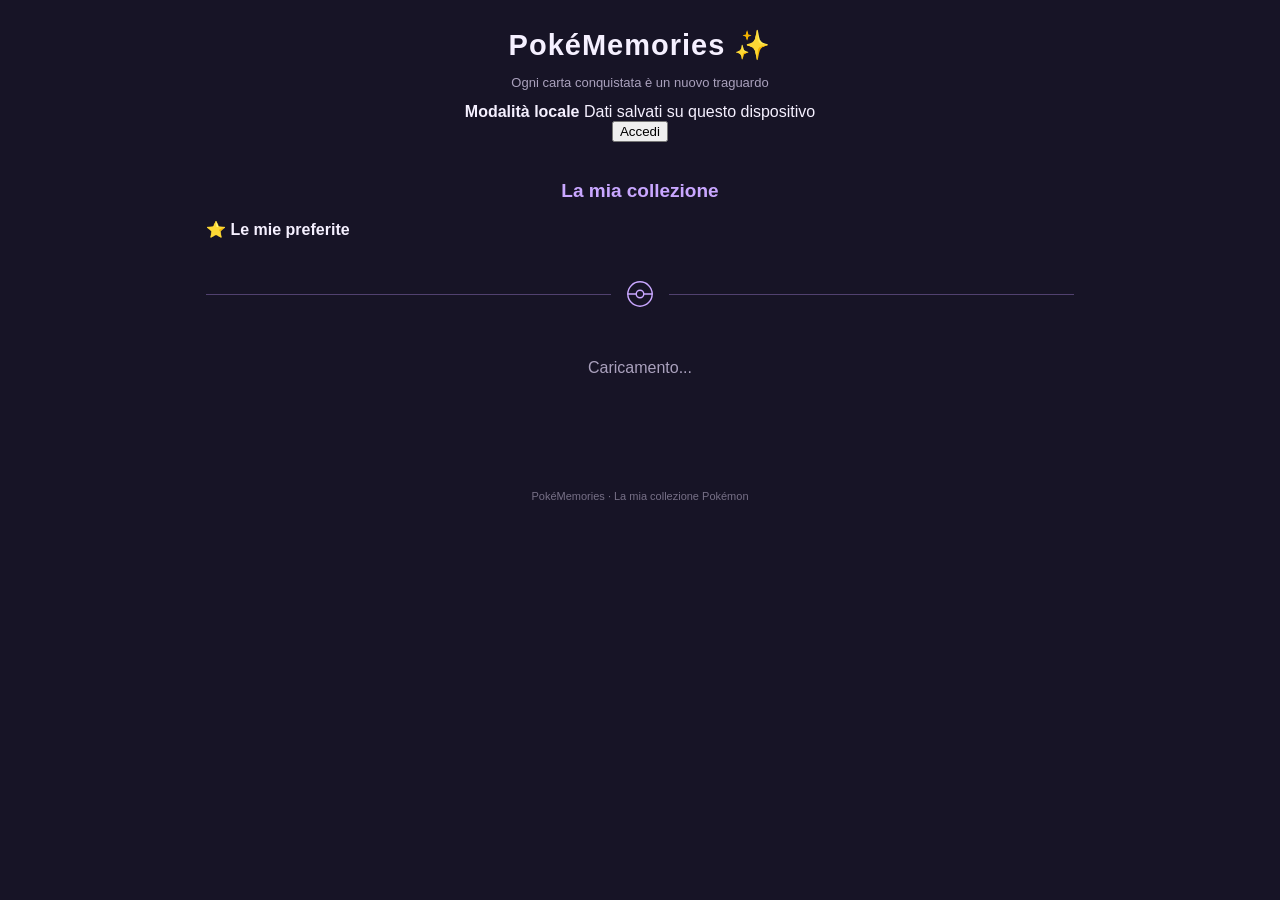
==== commit 8843efc1: "Update index.html" ====
--- a/index.html
+++ b/index.html
@@ -10,10 +10,52 @@
 
 <body>
 
+
 <header>
     <h1>PokéMemories ✨</h1>
     <p>Ogni carta conquistata è un nuovo traguardo</p>
+
+    <div class="account-status" id="accountStatus">
+        <div class="account-status-info">
+            <strong id="accountModeLabel">Modalità locale</strong>
+            <span id="accountModeDescription">
+                Dati salvati su questo dispositivo
+            </span>
+        </div>
+
+        <button id="accountAction">Accedi</button>
+    </div>
 </header>
+
+<section class="account-login" id="accountLogin" hidden>
+    <form id="loginForm">
+        <h2>Accedi alla tua collezione</h2>
+
+        <label for="loginEmail">Email</label>
+        <input
+            id="loginEmail"
+            type="email"
+            autocomplete="username"
+            required
+        >
+
+        <label for="loginPassword">Password</label>
+        <input
+            id="loginPassword"
+            type="password"
+            autocomplete="current-password"
+            required
+        >
+
+        <p id="loginError" hidden></p>
+
+        <div class="account-login-actions">
+            <button type="submit">Accedi</button>
+            <button type="button" id="cancelLogin">Annulla</button>
+        </div>
+    </form>
+</section>
+
 
 <main>
     <section id="homeView">
--- a/css/style.css
+++ b/css/style.css
@@ -652,3 +652,7 @@
     font-size: 11px;
     color: #c5bdd5;
 }
+
+#favorites.item-list {
+    grid-template-columns: 1fr;
+}
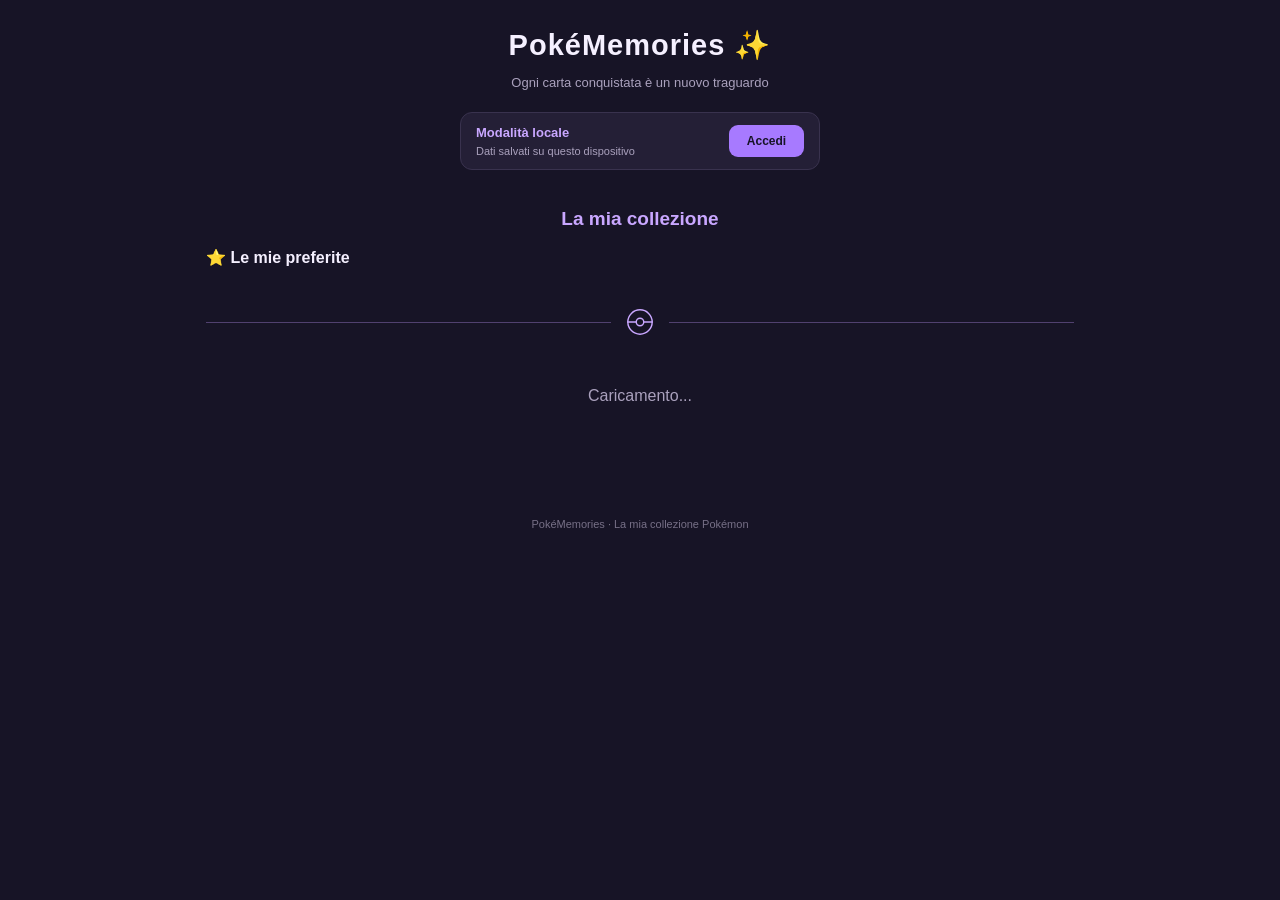
==== commit e604f916: "Update index.html" ====
--- a/index.html
+++ b/index.html
@@ -27,34 +27,48 @@
     </div>
 </header>
 
-<section class="account-login" id="accountLogin" hidden>
-    <form id="loginForm">
-        <h2>Accedi alla tua collezione</h2>
+<div class="account-login-overlay" id="accountLogin" hidden>
+    <section class="account-login-dialog">
+        <button
+            type="button"
+            class="account-login-close"
+            id="cancelLogin"
+            aria-label="Chiudi"
+        >
+            ×
+        </button>
 
-        <label for="loginEmail">Email</label>
-        <input
-            id="loginEmail"
-            type="email"
-            autocomplete="username"
-            required
-        >
+        <form id="loginForm">
+            <h2>Accedi alla tua collezione</h2>
 
-        <label for="loginPassword">Password</label>
-        <input
-            id="loginPassword"
-            type="password"
-            autocomplete="current-password"
-            required
-        >
+            <p class="account-login-description">
+                Accedi per ritrovare la tua collezione su tutti i tuoi dispositivi.
+            </p>
 
-        <p id="loginError" hidden></p>
+            <label for="loginEmail">Email</label>
+            <input
+                id="loginEmail"
+                type="email"
+                autocomplete="username"
+                required
+            >
 
-        <div class="account-login-actions">
-            <button type="submit">Accedi</button>
-            <button type="button" id="cancelLogin">Annulla</button>
-        </div>
-    </form>
-</section>
+            <label for="loginPassword">Password</label>
+            <input
+                id="loginPassword"
+                type="password"
+                autocomplete="current-password"
+                required
+            >
+
+            <p id="loginError" hidden></p>
+
+            <div class="account-login-actions">
+                <button type="submit">Accedi</button>
+            </div>
+        </form>
+    </section>
+</div>
 
 
 <main>
--- a/css/style.css
+++ b/css/style.css
@@ -656,3 +656,133 @@
 #favorites.item-list {
     grid-template-columns: 1fr;
 }
+
+
+/* Stato account */
+
+.account-status {
+    display: flex;
+    align-items: center;
+    justify-content: space-between;
+    gap: 14px;
+    max-width: 360px;
+    margin: 22px auto 0;
+    padding: 12px 15px;
+    border: 1px solid #39324e;
+    border-radius: 12px;
+    background: #241f36;
+    text-align: left;
+}
+
+.account-status-info {
+    display: flex;
+    flex-direction: column;
+    gap: 5px;
+    min-width: 0;
+}
+
+.account-status-info strong {
+    color: #c9a7ff;
+    font-size: 13px;
+}
+
+.account-status-info span {
+    color: #aaa1bd;
+    font-size: 11px;
+}
+
+#accountAction {
+    flex-shrink: 0;
+    min-width: 75px;
+    padding: 9px 14px;
+    border: 0;
+    border-radius: 9px;
+    background: #a77aff;
+    color: #171426;
+    font-size: 12px;
+    font-weight: bold;
+    text-align: center;
+}
+
+/* Modulo di accesso */
+
+.account-login {
+    max-width: 360px;
+    margin: 0 auto 20px;
+    padding: 20px;
+    border: 1px solid #39324e;
+    border-radius: 14px;
+    background: #241f36;
+}
+
+.account-login[hidden] {
+    display: none;
+}
+
+.account-login h2 {
+    margin: 0 0 18px;
+    color: #c9a7ff;
+    font-size: 17px;
+    text-align: center;
+}
+
+.account-login form {
+    display: flex;
+    flex-direction: column;
+}
+
+.account-login label {
+    margin-bottom: 6px;
+    color: #c5bdd5;
+    font-size: 12px;
+}
+
+.account-login input {
+    width: 100%;
+    margin-bottom: 15px;
+    padding: 12px;
+    border: 1px solid #39324e;
+    border-radius: 10px;
+    outline: none;
+    background: #171426;
+    color: #f5f0ff;
+    font-family: inherit;
+    font-size: 14px;
+}
+
+.account-login input:focus {
+    border-color: #a77aff;
+}
+
+.account-login-actions {
+    display: flex;
+    gap: 10px;
+    margin-top: 5px;
+}
+
+.account-login-actions button {
+    flex: 1;
+    padding: 11px;
+    border: 0;
+    border-radius: 10px;
+    font-size: 13px;
+    font-weight: bold;
+    text-align: center;
+}
+
+.account-login-actions button[type="submit"] {
+    background: #a77aff;
+    color: #171426;
+}
+
+.account-login-actions button[type="button"] {
+    background: #39324e;
+    color: #f5f0ff;
+}
+
+#loginError {
+    margin: 0 0 12px;
+    color: #ff9b9b;
+    font-size: 12px;
+    text-align: center;
+}
